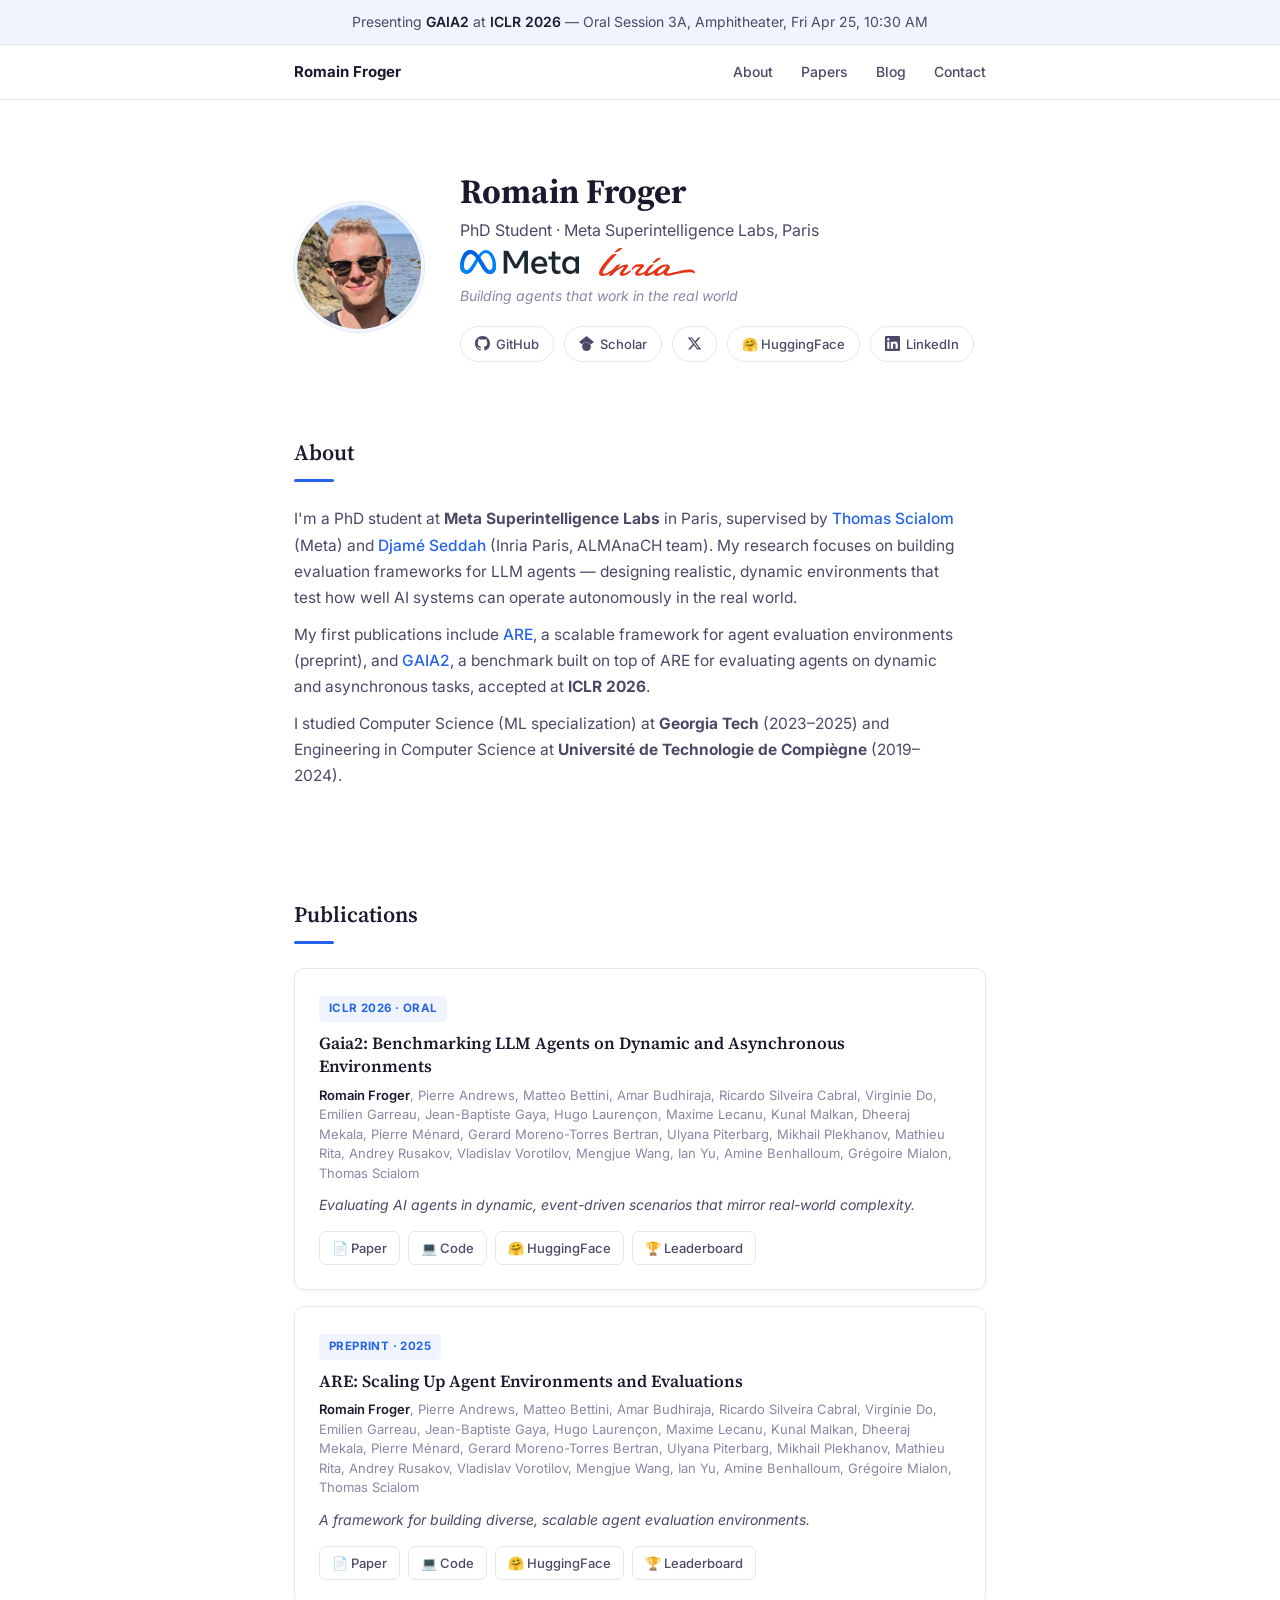
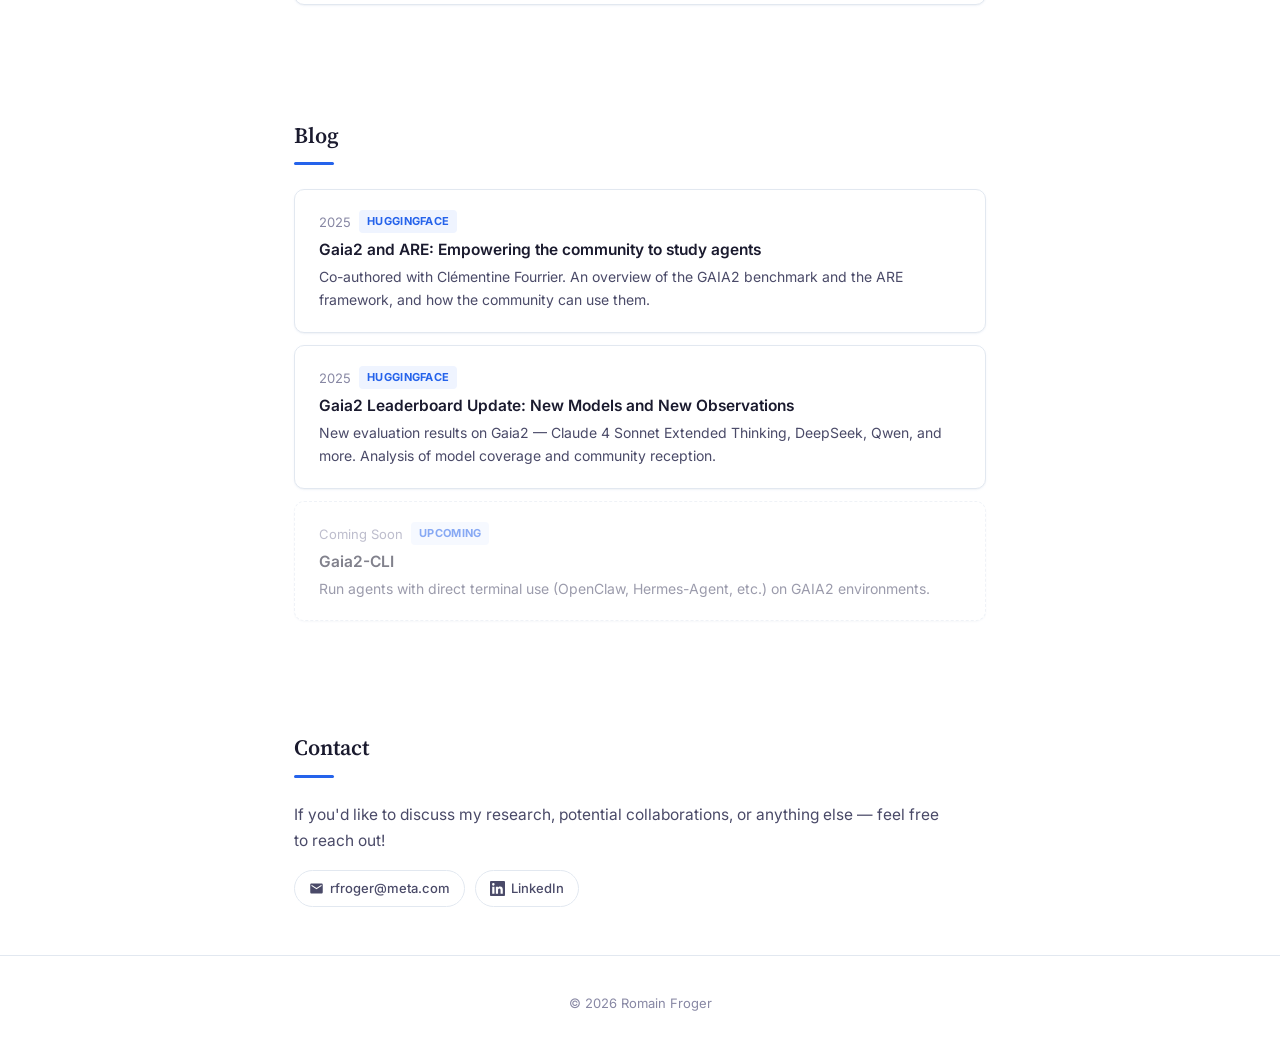
==== index.html @ c43293e1 "Initial personal webpage for GitHub Pages Academic page with publications (GAIA2, ARE), blog posts, " ====
<!DOCTYPE html>
<html lang="en">
<head>
    <meta charset="UTF-8">
    <meta name="viewport" content="width=device-width, initial-scale=1.0">
    <title>Romain Froger — PhD Student at Meta Superintelligence Labs</title>
    <meta name="description" content="Romain Froger — PhD Student at Meta Superintelligence Labs. Building agents that work in the real world. First author of ARE and GAIA2 (ICLR 2026).">
    <meta property="og:title" content="Romain Froger — PhD Student at Meta Superintelligence Labs">
    <meta property="og:description" content="Building agents that work in the real world. First author of ARE and GAIA2 (ICLR 2026).">
    <meta property="og:type" content="website">
    <meta property="og:url" content="https://romainfrog.github.io">
    <meta property="og:image" content="https://romainfrog.github.io/photo.jpg">
    <link rel="icon" href="data:image/svg+xml,<svg xmlns='http://www.w3.org/2000/svg' viewBox='0 0 100 100'><text y='.9em' font-size='90'>🎓</text></svg>">
    <link rel="preconnect" href="https://fonts.googleapis.com">
    <link rel="preconnect" href="https://fonts.gstatic.com" crossorigin>
    <link href="https://fonts.googleapis.com/css2?family=Inter:wght@400;500;600;700&family=Source+Serif+4:ital,wght@0,500;0,600;0,700;1,400&display=swap" rel="stylesheet">
    <style>
        :root {
            --bg: #ffffff;
            --bg-alt: #f7f9fc;
            --bg-card: #ffffff;
            --text: #1a1a2e;
            --text-secondary: #4a4a68;
            --text-tertiary: #8888a4;
            --accent: #2563eb;
            --accent-light: #eff4ff;
            --accent-hover: #1d4ed8;
            --border: #e2e8f0;
            --shadow: 0 1px 3px rgba(37,99,235,0.04), 0 1px 2px rgba(0,0,0,0.04);
            --shadow-hover: 0 4px 16px rgba(37,99,235,0.10), 0 2px 4px rgba(0,0,0,0.04);
            --radius: 10px;
            --max-width: 740px;
        }

        * { margin: 0; padding: 0; box-sizing: border-box; }
        html { scroll-behavior: smooth; }

        body {
            font-family: 'Inter', -apple-system, BlinkMacSystemFont, sans-serif;
            background: var(--bg);
            color: var(--text);
            line-height: 1.7;
        }

        .container {
            max-width: var(--max-width);
            margin: 0 auto;
            padding: 0 24px;
        }

        section {
            padding: 48px 0;
            opacity: 0;
            transform: translateY(12px);
            animation: fadeUp 0.5s ease forwards;
        }
        section:nth-child(2) { animation-delay: 0.1s; }
        section:nth-child(3) { animation-delay: 0.15s; }
        section:nth-child(4) { animation-delay: 0.2s; }
        section:nth-child(5) { animation-delay: 0.25s; }

        @keyframes fadeUp {
            to { opacity: 1; transform: translateY(0); }
        }

        /* ── Nav ── */
        nav {
            position: sticky;
            top: 0;
            background: rgba(255,255,255,0.92);
            border-bottom: 1px solid var(--border);
            z-index: 100;
            backdrop-filter: blur(12px);
            -webkit-backdrop-filter: blur(12px);
        }

        nav .container {
            display: flex;
            justify-content: space-between;
            align-items: center;
            height: 54px;
        }

        nav .nav-name {
            font-weight: 700;
            font-size: 15px;
            color: var(--text);
            text-decoration: none;
        }

        nav .nav-links {
            display: flex;
            gap: 28px;
            align-items: center;
        }

        nav .nav-links a {
            font-size: 14px;
            font-weight: 500;
            color: var(--text-secondary);
            text-decoration: none;
            transition: color 0.2s;
        }

        nav .nav-links a:hover { color: var(--accent); }

        /* ── Hero ── */
        .hero {
            padding: 72px 0 24px;
            display: flex;
            gap: 36px;
            align-items: center;
        }

        .hero-photo {
            width: 130px;
            height: 130px;
            border-radius: 50%;
            flex-shrink: 0;
            overflow: hidden;
            border: 3px solid var(--accent-light);
            box-shadow: 0 0 0 1px var(--border);
        }

        .hero-photo img {
            width: 100%;
            height: 100%;
            object-fit: cover;
        }

        .hero-info h1 {
            font-family: 'Source Serif 4', Georgia, serif;
            font-size: 34px;
            font-weight: 700;
            line-height: 1.15;
            margin-bottom: 6px;
            color: var(--text);
        }

        .hero-info .subtitle {
            font-size: 16px;
            color: var(--text-secondary);
            margin-bottom: 4px;
        }

        .hero-logos {
            display: flex;
            align-items: center;
            gap: 20px;
            margin-bottom: 8px;
        }

        .hero-logos img {
            height: 24px;
            width: auto;
        }

        .hero-logos img[alt="Inria"] {
            height: 28px;
        }

        .hero-info .tagline {
            font-size: 14px;
            color: var(--text-tertiary);
            font-style: italic;
            margin-bottom: 18px;
        }

        .social-links {
            display: flex;
            gap: 10px;
            flex-wrap: wrap;
        }

        .social-links a {
            display: inline-flex;
            align-items: center;
            gap: 6px;
            padding: 6px 14px;
            border: 1px solid var(--border);
            border-radius: 20px;
            font-size: 13px;
            font-weight: 500;
            color: var(--text-secondary);
            text-decoration: none;
            transition: all 0.2s;
        }

        .social-links a:hover {
            border-color: var(--accent);
            color: var(--accent);
            background: var(--accent-light);
        }

        .social-links a svg {
            width: 15px;
            height: 15px;
            fill: currentColor;
        }

        /* ── Section Headings ── */
        .section-title {
            font-family: 'Source Serif 4', Georgia, serif;
            font-size: 22px;
            font-weight: 600;
            margin-bottom: 24px;
            color: var(--text);
        }

        .section-title::after {
            content: '';
            display: block;
            width: 40px;
            height: 3px;
            background: var(--accent);
            border-radius: 2px;
            margin-top: 8px;
        }

        /* ── About ── */
        .about-text {
            font-size: 15.5px;
            color: var(--text-secondary);
            max-width: 660px;
            margin-bottom: 10px;
        }

        .about-text a {
            color: var(--accent);
            text-decoration: none;
            font-weight: 500;
            transition: opacity 0.2s;
        }

        .about-text a:hover { opacity: 0.8; }

        /* ── Publication Cards ── */
        .pub-card {
            background: var(--bg-card);
            border: 1px solid var(--border);
            border-radius: var(--radius);
            padding: 24px;
            margin-bottom: 16px;
            box-shadow: var(--shadow);
            transition: box-shadow 0.2s, transform 0.15s;
        }

        .pub-card:hover {
            box-shadow: var(--shadow-hover);
            transform: translateY(-1px);
        }

        .pub-card .pub-venue {
            display: inline-block;
            background: var(--accent-light);
            color: var(--accent);
            font-size: 11.5px;
            font-weight: 700;
            padding: 3px 10px;
            border-radius: 5px;
            margin-bottom: 10px;
            letter-spacing: 0.4px;
            text-transform: uppercase;
        }

        .pub-card h3 {
            font-family: 'Source Serif 4', Georgia, serif;
            font-size: 17px;
            font-weight: 600;
            margin-bottom: 8px;
            line-height: 1.35;
        }

        .pub-card .pub-authors {
            font-size: 13px;
            color: var(--text-tertiary);
            margin-bottom: 10px;
            line-height: 1.5;
        }

        .pub-card .pub-authors strong {
            color: var(--text);
            font-weight: 600;
        }

        .pub-card .pub-desc {
            font-size: 14px;
            color: var(--text-secondary);
            margin-bottom: 14px;
            font-style: italic;
        }

        .pub-links {
            display: flex;
            gap: 8px;
            flex-wrap: wrap;
        }

        .pub-links a {
            display: inline-flex;
            align-items: center;
            gap: 4px;
            padding: 5px 12px;
            border: 1px solid var(--border);
            border-radius: 7px;
            font-size: 13px;
            font-weight: 500;
            color: var(--text-secondary);
            text-decoration: none;
            transition: all 0.2s;
        }

        .pub-links a:hover {
            border-color: var(--accent);
            color: var(--accent);
            background: var(--accent-light);
        }

        /* ── Blog Cards ── */
        .blog-card {
            background: var(--bg-card);
            border: 1px solid var(--border);
            border-radius: var(--radius);
            padding: 20px 24px;
            margin-bottom: 12px;
            box-shadow: var(--shadow);
            transition: box-shadow 0.2s, transform 0.15s;
            text-decoration: none;
            display: block;
            color: inherit;
        }

        .blog-card:hover {
            box-shadow: var(--shadow-hover);
            transform: translateY(-1px);
        }

        .blog-card .blog-meta {
            font-size: 13px;
            color: var(--text-tertiary);
            margin-bottom: 6px;
            display: flex;
            align-items: center;
            gap: 8px;
        }

        .blog-card .blog-meta .tag {
            background: var(--accent-light);
            color: var(--accent);
            font-size: 11px;
            font-weight: 700;
            padding: 2px 8px;
            border-radius: 4px;
            text-transform: uppercase;
            letter-spacing: 0.3px;
        }

        .blog-card h3 {
            font-size: 15.5px;
            font-weight: 600;
            margin-bottom: 4px;
            line-height: 1.4;
        }

        .blog-card .blog-desc {
            font-size: 14px;
            color: var(--text-secondary);
        }

        .blog-card.upcoming {
            opacity: 0.55;
            border-style: dashed;
        }

        /* ── Footer ── */
        footer {
            padding: 36px 0;
            text-align: center;
            font-size: 13px;
            color: var(--text-tertiary);
            border-top: 1px solid var(--border);
        }

        /* ── Responsive ── */
        @media (max-width: 600px) {
            .hero {
                flex-direction: column;
                text-align: center;
                gap: 20px;
                padding-top: 48px;
            }
            .hero-photo { width: 110px; height: 110px; }
            .hero-info h1 { font-size: 28px; }
            .social-links { justify-content: center; }
            .section-title { font-size: 20px; }
            nav .nav-links { gap: 18px; }
            nav .nav-links a { font-size: 13px; }
            .pub-card { padding: 18px; }
        }
        /* ── Dark Mode ── */
        @media (prefers-color-scheme: dark) {
            :root {
                --bg: #0f1117;
                --bg-alt: #161822;
                --bg-card: #1a1c28;
                --text: #e4e4ed;
                --text-secondary: #a0a0b8;
                --text-tertiary: #6b6b85;
                --accent: #6b8afd;
                --accent-light: rgba(107,138,253,0.12);
                --accent-hover: #8ba4fd;
                --border: #2a2c3a;
                --shadow: 0 1px 3px rgba(0,0,0,0.2), 0 1px 2px rgba(0,0,0,0.15);
                --shadow-hover: 0 4px 16px rgba(0,0,0,0.3), 0 2px 4px rgba(0,0,0,0.2);
            }

            nav {
                background: rgba(15,17,23,0.92);
            }

            .hero-photo {
                border-color: var(--accent-light);
                box-shadow: 0 0 0 1px var(--border);
            }

            .hero-logos img {
                filter: brightness(0) invert(1);
            }

            .banner {
                background: rgba(107,138,253,0.12);
                border-bottom-color: var(--border);
            }
        }

        /* ── Announcement Banner ── */
        .banner {
            background: var(--accent-light);
            border-bottom: 1px solid var(--border);
            padding: 10px 0;
            text-align: center;
            font-size: 14px;
            color: var(--text-secondary);
        }

        .banner strong {
            color: var(--text);
            font-weight: 600;
        }

        .banner a {
            color: var(--accent);
            font-weight: 600;
            text-decoration: none;
        }

        .banner a:hover {
            text-decoration: underline;
        }
    </style>
</head>
<body>
    <div class="banner">
        Presenting <strong>GAIA2</strong> at <strong>ICLR 2026</strong> — Oral Session 3A, Amphitheater, Fri Apr 25, 10:30 AM
    </div>

    <nav>
        <div class="container">
            <a href="#" class="nav-name">Romain Froger</a>
            <div class="nav-links">
                <a href="#about">About</a>
                <a href="#publications">Papers</a>
                <a href="#blog">Blog</a>
                <a href="#contact">Contact</a>
            </div>
        </div>
    </nav>

    <div class="container">
        <!-- Hero -->
        <section class="hero">
            <div class="hero-photo">
                <img src="photo.jpg" alt="Romain Froger">
            </div>
            <div class="hero-info">
                <h1>Romain Froger</h1>
                <div class="subtitle">PhD Student · Meta Superintelligence Labs, Paris</div>
                <div class="hero-logos">
                    <img src="meta-logo.svg" alt="Meta">
                    <img src="inria-logo.svg" alt="Inria">
                </div>
                <div class="tagline">Building agents that work in the real world</div>
                <div class="social-links">
                    <a href="https://github.com/RomainFrog" target="_blank" rel="noopener">
                        <svg viewBox="0 0 24 24"><path d="M12 0C5.37 0 0 5.37 0 12c0 5.31 3.435 9.795 8.205 11.385.6.105.825-.255.825-.57 0-.285-.015-1.23-.015-2.235-3.015.555-3.795-.735-4.035-1.41-.135-.345-.72-1.41-1.23-1.695-.42-.225-1.02-.78-.015-.795.945-.015 1.62.87 1.845 1.23 1.08 1.815 2.805 1.305 3.495.99.105-.78.42-1.305.765-1.605-2.67-.3-5.46-1.335-5.46-5.925 0-1.305.465-2.385 1.23-3.225-.12-.3-.54-1.53.12-3.18 0 0 1.005-.315 3.3 1.23.96-.27 1.98-.405 3-.405s2.04.135 3 .405c2.295-1.56 3.3-1.23 3.3-1.23.66 1.65.24 2.88.12 3.18.765.84 1.23 1.905 1.23 3.225 0 4.605-2.805 5.625-5.475 5.925.435.375.81 1.095.81 2.22 0 1.605-.015 2.895-.015 3.3 0 .315.225.69.825.57A12.02 12.02 0 0024 12c0-6.63-5.37-12-12-12z"/></svg>
                        GitHub
                    </a>
                    <a href="https://scholar.google.com/citations?user=OsGuR6YAAAAJ&hl=fr" target="_blank" rel="noopener">
                        <svg viewBox="0 0 24 24"><path d="M5.242 13.769L0 9.5 12 0l12 9.5-5.242 4.269C17.548 11.249 14.978 9.5 12 9.5c-2.977 0-5.548 1.748-6.758 4.269zM12 10a7 7 0 107 7 7 7 0 00-7-7z"/></svg>
                        Scholar
                    </a>
                    <a href="https://x.com/froger_romain" target="_blank" rel="noopener">
                        <svg viewBox="0 0 24 24"><path d="M18.244 2.25h3.308l-7.227 8.26 8.502 11.24H16.17l-5.214-6.817L4.99 21.75H1.68l7.73-8.835L1.254 2.25H8.08l4.713 6.231zm-1.161 17.52h1.833L7.084 4.126H5.117z"/></svg>
                    </a>
                    <a href="https://huggingface.co/RomainFroger" target="_blank" rel="noopener">🤗 HuggingFace</a>
                    <a href="https://www.linkedin.com/in/romain-ml/" target="_blank" rel="noopener">
                        <svg viewBox="0 0 24 24"><path d="M20.447 20.452h-3.554v-5.569c0-1.328-.027-3.037-1.852-3.037-1.853 0-2.136 1.445-2.136 2.939v5.667H9.351V9h3.414v1.561h.046c.477-.9 1.637-1.85 3.37-1.85 3.601 0 4.267 2.37 4.267 5.455v6.286zM5.337 7.433a2.062 2.062 0 01-2.063-2.065 2.064 2.064 0 112.063 2.065zm1.782 13.019H3.555V9h3.564v11.452zM22.225 0H1.771C.792 0 0 .774 0 1.729v20.542C0 23.227.792 24 1.771 24h20.451C23.2 24 24 23.227 24 22.271V1.729C24 .774 23.2 0 22.222 0h.003z"/></svg>
                        LinkedIn
                    </a>
                </div>
            </div>
        </section>

        <!-- About -->
        <section id="about">
            <h2 class="section-title">About</h2>
            <p class="about-text">
                I'm a PhD student at <strong>Meta Superintelligence Labs</strong> in Paris, supervised by 
                <a href="https://scholar.google.com/citations?user=qou4P-kAAAAJ&hl=fr" target="_blank">Thomas Scialom</a> (Meta) and 
                <a href="https://scholar.google.com/citations?user=P7EtARsAAAAJ&hl=fr&oi=ao" target="_blank">Djamé Seddah</a> (Inria Paris, ALMAnaCH team). 
                My research focuses on building evaluation frameworks for LLM agents — designing realistic, dynamic environments 
                that test how well AI systems can operate autonomously in the real world.
            </p>
            <p class="about-text">
                My first publications include <a href="#publications">ARE</a>, a scalable framework for agent evaluation environments (preprint),
                and <a href="#publications">GAIA2</a>, a benchmark built on top of ARE for evaluating agents on dynamic and asynchronous tasks,
                accepted at <strong>ICLR 2026</strong>.
            </p>
            <p class="about-text">
                I studied Computer Science (ML specialization) at <strong>Georgia Tech</strong> (2023–2025)
                and Engineering in Computer Science at <strong>Université de Technologie de Compiègne</strong> (2019–2024).
            </p>
        </section>

        <!-- Publications -->
        <section id="publications">
            <h2 class="section-title">Publications</h2>

            <div class="pub-card">
                <span class="pub-venue">ICLR 2026 · Oral</span>
                <h3>Gaia2: Benchmarking LLM Agents on Dynamic and Asynchronous Environments</h3>
                <p class="pub-authors"><strong>Romain Froger</strong>, Pierre Andrews, Matteo Bettini, Amar Budhiraja, Ricardo Silveira Cabral, Virginie Do, Emilien Garreau, Jean-Baptiste Gaya, Hugo Laurençon, Maxime Lecanu, Kunal Malkan, Dheeraj Mekala, Pierre Ménard, Gerard Moreno-Torres Bertran, Ulyana Piterbarg, Mikhail Plekhanov, Mathieu Rita, Andrey Rusakov, Vladislav Vorotilov, Mengjue Wang, Ian Yu, Amine Benhalloum, Grégoire Mialon, Thomas Scialom</p>
                <p class="pub-desc">Evaluating AI agents in dynamic, event-driven scenarios that mirror real-world complexity.</p>
                <div class="pub-links">
                    <a href="https://arxiv.org/abs/2602.11964" target="_blank" rel="noopener">📄 Paper</a>
                    <a href="https://github.com/facebookresearch/meta-agents-research-environments" target="_blank" rel="noopener">💻 Code</a>
                    <a href="https://huggingface.co/papers/2602.11964" target="_blank" rel="noopener">🤗 HuggingFace</a>
                    <a href="https://huggingface.co/spaces/meta-agents-research-environments/leaderboard" target="_blank" rel="noopener">🏆 Leaderboard</a>
                </div>
            </div>

            <div class="pub-card">
                <span class="pub-venue">Preprint · 2025</span>
                <h3>ARE: Scaling Up Agent Environments and Evaluations</h3>
                <p class="pub-authors"><strong>Romain Froger</strong>, Pierre Andrews, Matteo Bettini, Amar Budhiraja, Ricardo Silveira Cabral, Virginie Do, Emilien Garreau, Jean-Baptiste Gaya, Hugo Laurençon, Maxime Lecanu, Kunal Malkan, Dheeraj Mekala, Pierre Ménard, Gerard Moreno-Torres Bertran, Ulyana Piterbarg, Mikhail Plekhanov, Mathieu Rita, Andrey Rusakov, Vladislav Vorotilov, Mengjue Wang, Ian Yu, Amine Benhalloum, Grégoire Mialon, Thomas Scialom</p>
                <p class="pub-desc">A framework for building diverse, scalable agent evaluation environments.</p>
                <div class="pub-links">
                    <a href="https://arxiv.org/abs/2509.17158" target="_blank" rel="noopener">📄 Paper</a>
                    <a href="https://github.com/facebookresearch/meta-agents-research-environments" target="_blank" rel="noopener">💻 Code</a>
                    <a href="https://huggingface.co/papers/2509.17158" target="_blank" rel="noopener">🤗 HuggingFace</a>
                    <a href="https://huggingface.co/spaces/meta-agents-research-environments/leaderboard" target="_blank" rel="noopener">🏆 Leaderboard</a>
                </div>
            </div>
        </section>

        <!-- Blog -->
        <section id="blog">
            <h2 class="section-title">Blog</h2>

            <a href="https://huggingface.co/blog/gaia2" target="_blank" rel="noopener" class="blog-card">
                <div class="blog-meta">
                    <span>2025</span>
                    <span class="tag">HuggingFace</span>
                </div>
                <h3>Gaia2 and ARE: Empowering the community to study agents</h3>
                <p class="blog-desc">Co-authored with Clémentine Fourrier. An overview of the GAIA2 benchmark and the ARE framework, and how the community can use them.</p>
            </a>

            <a href="https://huggingface.co/blog/meta-agents-research-environments/gaia2-new-models-evaluation" target="_blank" rel="noopener" class="blog-card">
                <div class="blog-meta">
                    <span>2025</span>
                    <span class="tag">HuggingFace</span>
                </div>
                <h3>Gaia2 Leaderboard Update: New Models and New Observations</h3>
                <p class="blog-desc">New evaluation results on Gaia2 — Claude 4 Sonnet Extended Thinking, DeepSeek, Qwen, and more. Analysis of model coverage and community reception.</p>
            </a>

            <div class="blog-card upcoming">
                <div class="blog-meta">
                    <span>Coming Soon</span>
                    <span class="tag">Upcoming</span>
                </div>
                <h3>Gaia2-CLI</h3>
                <p class="blog-desc">Run agents with direct terminal use (OpenClaw, Hermes-Agent, etc.) on GAIA2 environments.</p>
            </div>
        </section>

        <!-- Contact -->
        <section id="contact">
            <h2 class="section-title">Contact</h2>
            <p class="about-text">
                If you'd like to discuss my research, potential collaborations, or anything else — feel free to reach out!
            </p>
            <div class="social-links" style="margin-top: 16px;">
                <a href="mailto:rfroger@meta.com">
                    <svg viewBox="0 0 24 24"><path d="M20 4H4c-1.1 0-2 .9-2 2v12c0 1.1.9 2 2 2h16c1.1 0 2-.9 2-2V6c0-1.1-.9-2-2-2zm0 4l-8 5-8-5V6l8 5 8-5v2z"/></svg>
                    rfroger@meta.com
                </a>
                <a href="https://www.linkedin.com/in/romain-ml/" target="_blank" rel="noopener">
                    <svg viewBox="0 0 24 24"><path d="M20.447 20.452h-3.554v-5.569c0-1.328-.027-3.037-1.852-3.037-1.853 0-2.136 1.445-2.136 2.939v5.667H9.351V9h3.414v1.561h.046c.477-.9 1.637-1.85 3.37-1.85 3.601 0 4.267 2.37 4.267 5.455v6.286zM5.337 7.433a2.062 2.062 0 01-2.063-2.065 2.064 2.064 0 112.063 2.065zm1.782 13.019H3.555V9h3.564v11.452zM22.225 0H1.771C.792 0 0 .774 0 1.729v20.542C0 23.227.792 24 1.771 24h20.451C23.2 24 24 23.227 24 22.271V1.729C24 .774 23.2 0 22.222 0h.003z"/></svg>
                    LinkedIn
                </a>
            </div>
        </section>
    </div>

    <footer>
        <div class="container">
            © 2026 Romain Froger
        </div>
    </footer>
</body>
</html>
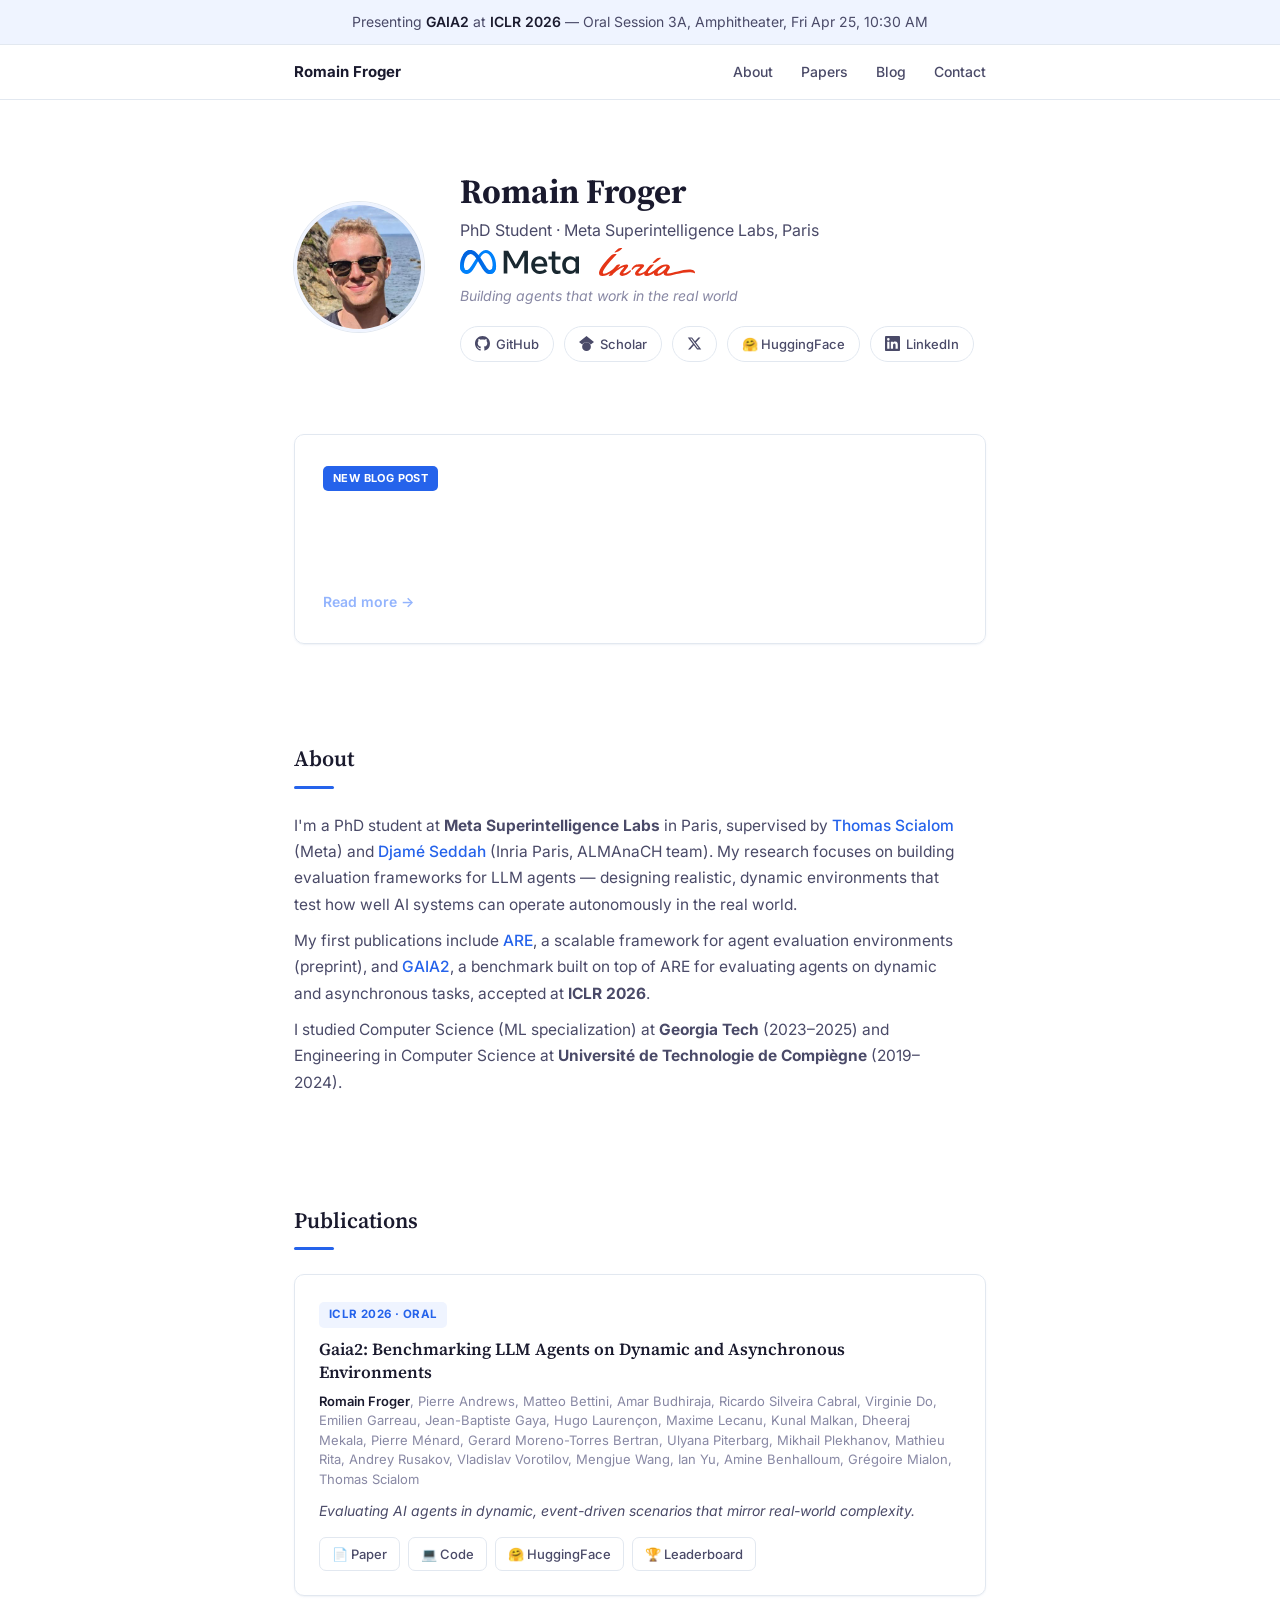
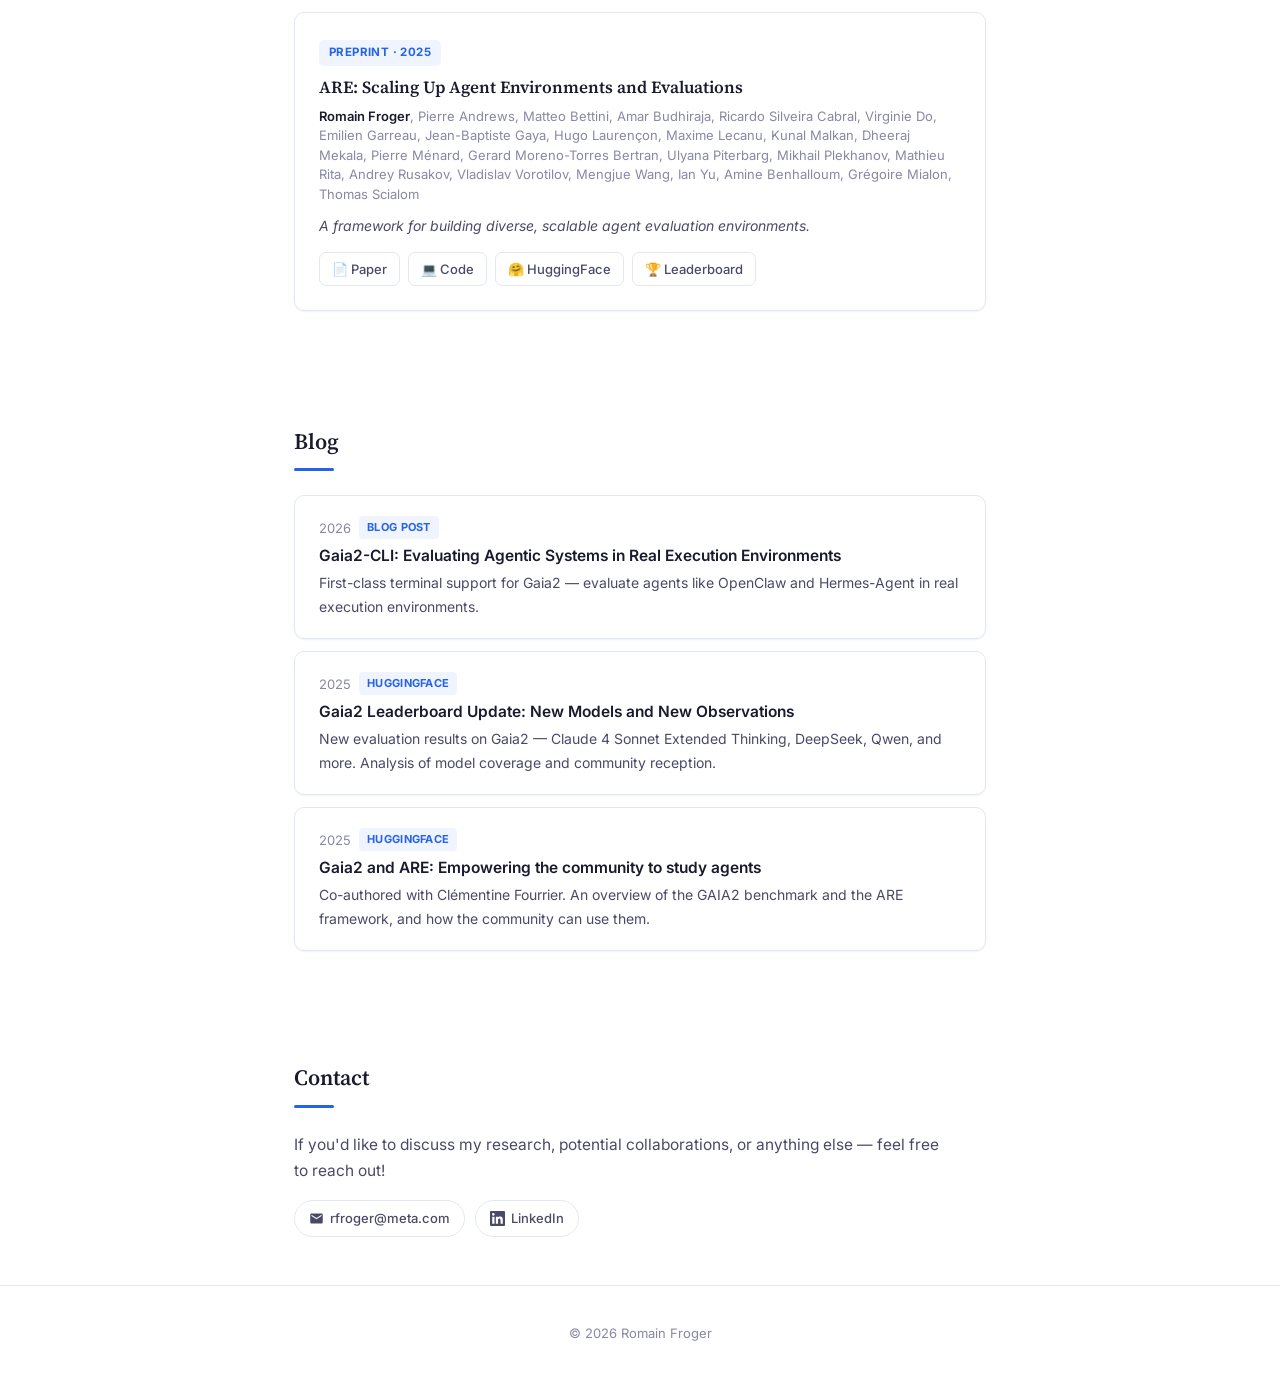
==== commit 15a1beeb: "Add Gaia2-CLI blog post and update landing page - Full blog post at blog/gaia2-cli/ with technical a" ====
--- a/index.html
+++ b/index.html
@@ -217,6 +217,71 @@
             margin-top: 8px;
         }
 
+        /* ── Featured Post ── */
+        .featured-post {
+            display: block;
+            position: relative;
+            border: 1px solid var(--border);
+            border-radius: var(--radius);
+            overflow: hidden;
+            text-decoration: none;
+            color: inherit;
+            transition: box-shadow 0.2s, transform 0.15s;
+            box-shadow: var(--shadow);
+        }
+
+        .featured-post:hover {
+            box-shadow: var(--shadow-hover);
+            transform: translateY(-1px);
+        }
+
+        .featured-post-bg {
+            position: absolute;
+            inset: 0;
+            background: url('blog/gaia2-cli/announcement_banner.png') center/cover no-repeat;
+            filter: blur(3px) brightness(0.35);
+            transform: scale(1.1);
+        }
+
+        .featured-post-content {
+            position: relative;
+            z-index: 1;
+            padding: 28px 28px;
+        }
+
+        .featured-badge {
+            display: inline-block;
+            background: var(--accent);
+            color: #fff;
+            font-size: 11px;
+            font-weight: 700;
+            padding: 3px 10px;
+            border-radius: 5px;
+            text-transform: uppercase;
+            letter-spacing: 0.4px;
+            margin-bottom: 12px;
+        }
+
+        .featured-post h3 {
+            font-size: 15.5px;
+            font-weight: 600;
+            margin-bottom: 4px;
+            line-height: 1.4;
+            color: #ffffff;
+        }
+
+        .featured-post p {
+            font-size: 14px;
+            color: rgba(255,255,255,0.8);
+            margin-bottom: 12px;
+        }
+
+        .featured-link {
+            font-size: 14px;
+            font-weight: 600;
+            color: #93b4fd;
+        }
+
         /* ── About ── */
         .about-text {
             font-size: 15.5px;
@@ -426,6 +491,7 @@
             .hero-logos img {
                 filter: brightness(0) invert(1);
             }
+
 
             .banner {
                 background: rgba(107,138,253,0.12);
@@ -511,6 +577,19 @@
             </div>
         </section>
 
+        <!-- Featured Post -->
+        <section>
+            <a href="blog/gaia2-cli/index.html" class="featured-post">
+                <div class="featured-post-bg"></div>
+                <div class="featured-post-content">
+                    <span class="featured-badge">New Blog Post</span>
+                    <h3>Gaia2-CLI: Evaluating Agentic Systems in Real Execution Environments</h3>
+                    <p>First-class terminal support for Gaia2 — evaluate agents like OpenClaw and Hermes-Agent in real execution environments.</p>
+                    <span class="featured-link">Read more &rarr;</span>
+                </div>
+            </a>
+        </section>
+
         <!-- About -->
         <section id="about">
             <h2 class="section-title">About</h2>
@@ -567,6 +646,24 @@
         <section id="blog">
             <h2 class="section-title">Blog</h2>
 
+            <a href="blog/gaia2-cli/index.html" class="blog-card">
+                <div class="blog-meta">
+                    <span>2026</span>
+                    <span class="tag">Blog Post</span>
+                </div>
+                <h3>Gaia2-CLI: Evaluating Agentic Systems in Real Execution Environments</h3>
+                <p class="blog-desc">First-class terminal support for Gaia2 — evaluate agents like OpenClaw and Hermes-Agent in real execution environments.</p>
+            </a>
+
+            <a href="https://huggingface.co/blog/meta-agents-research-environments/gaia2-new-models-evaluation" target="_blank" rel="noopener" class="blog-card">
+                <div class="blog-meta">
+                    <span>2025</span>
+                    <span class="tag">HuggingFace</span>
+                </div>
+                <h3>Gaia2 Leaderboard Update: New Models and New Observations</h3>
+                <p class="blog-desc">New evaluation results on Gaia2 — Claude 4 Sonnet Extended Thinking, DeepSeek, Qwen, and more. Analysis of model coverage and community reception.</p>
+            </a>
+
             <a href="https://huggingface.co/blog/gaia2" target="_blank" rel="noopener" class="blog-card">
                 <div class="blog-meta">
                     <span>2025</span>
@@ -575,24 +672,6 @@
                 <h3>Gaia2 and ARE: Empowering the community to study agents</h3>
                 <p class="blog-desc">Co-authored with Clémentine Fourrier. An overview of the GAIA2 benchmark and the ARE framework, and how the community can use them.</p>
             </a>
-
-            <a href="https://huggingface.co/blog/meta-agents-research-environments/gaia2-new-models-evaluation" target="_blank" rel="noopener" class="blog-card">
-                <div class="blog-meta">
-                    <span>2025</span>
-                    <span class="tag">HuggingFace</span>
-                </div>
-                <h3>Gaia2 Leaderboard Update: New Models and New Observations</h3>
-                <p class="blog-desc">New evaluation results on Gaia2 — Claude 4 Sonnet Extended Thinking, DeepSeek, Qwen, and more. Analysis of model coverage and community reception.</p>
-            </a>
-
-            <div class="blog-card upcoming">
-                <div class="blog-meta">
-                    <span>Coming Soon</span>
-                    <span class="tag">Upcoming</span>
-                </div>
-                <h3>Gaia2-CLI</h3>
-                <p class="blog-desc">Run agents with direct terminal use (OpenClaw, Hermes-Agent, etc.) on GAIA2 environments.</p>
-            </div>
         </section>
 
         <!-- Contact -->
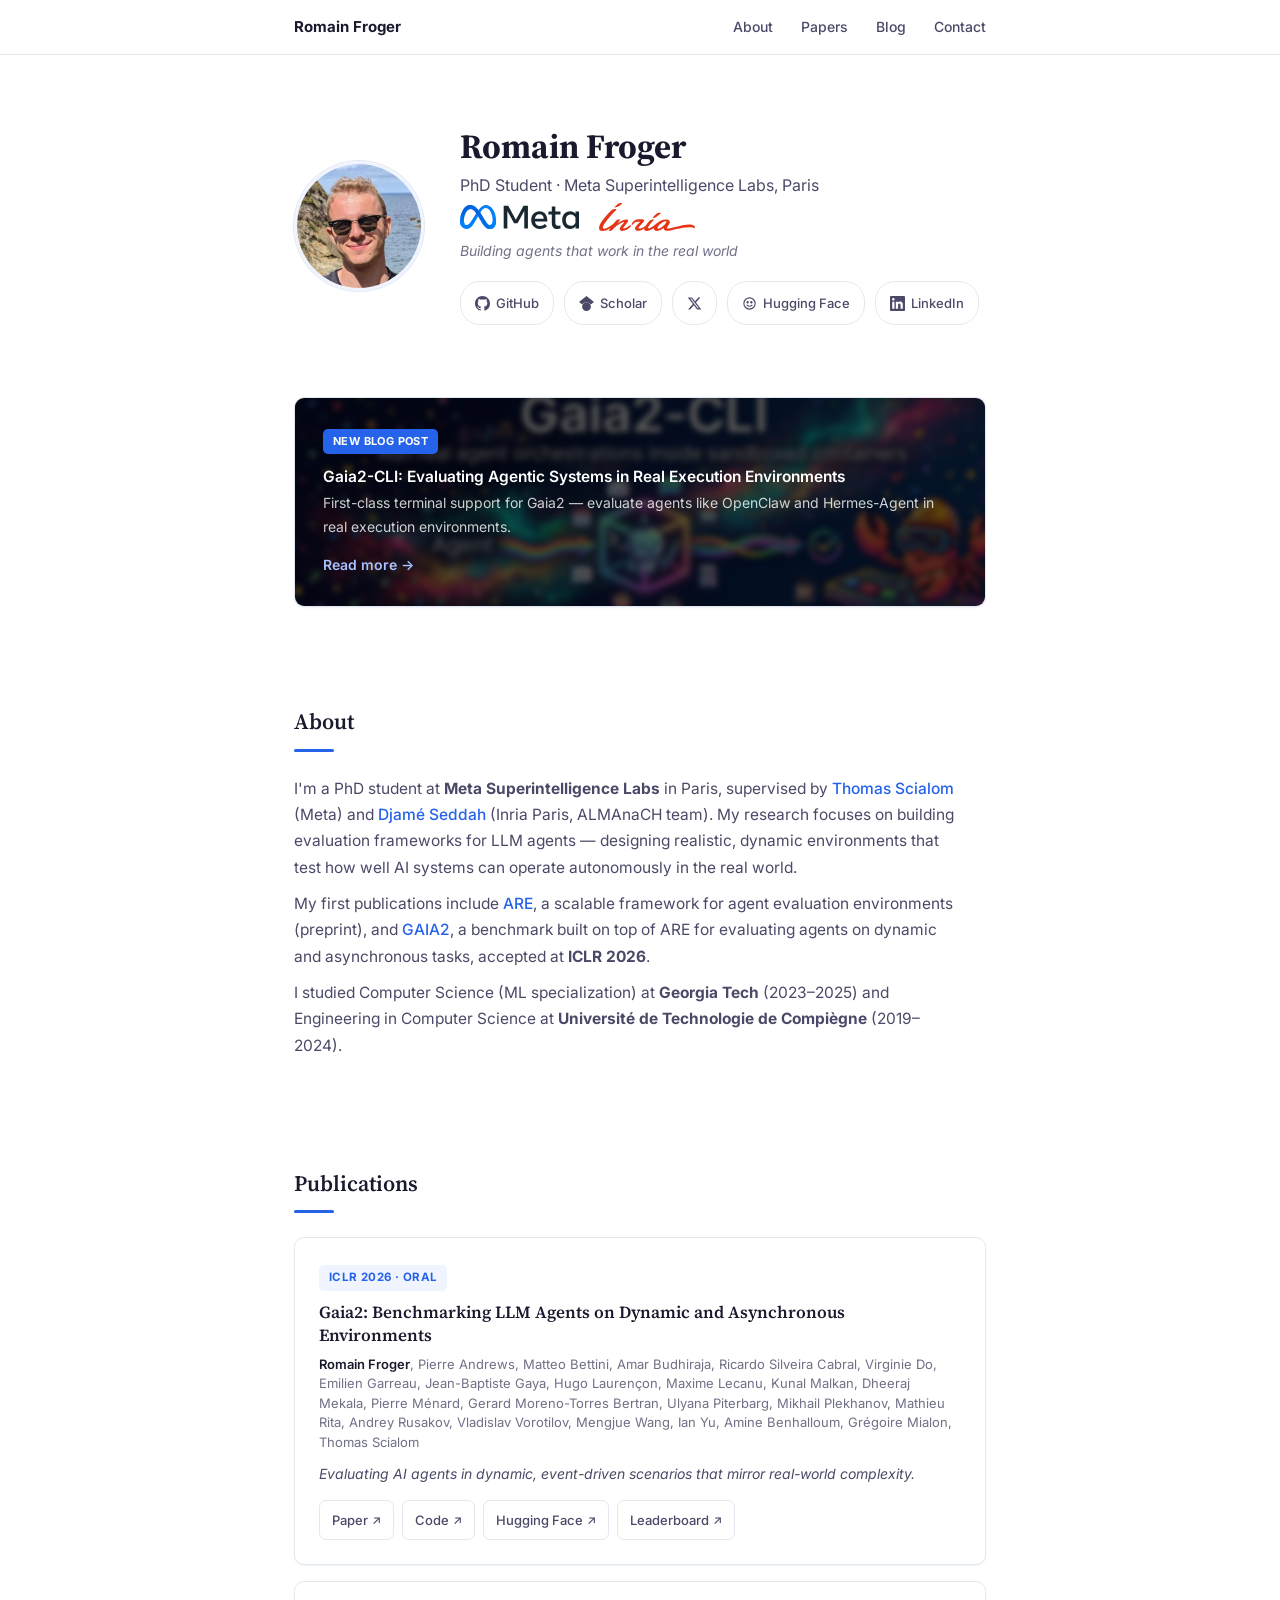
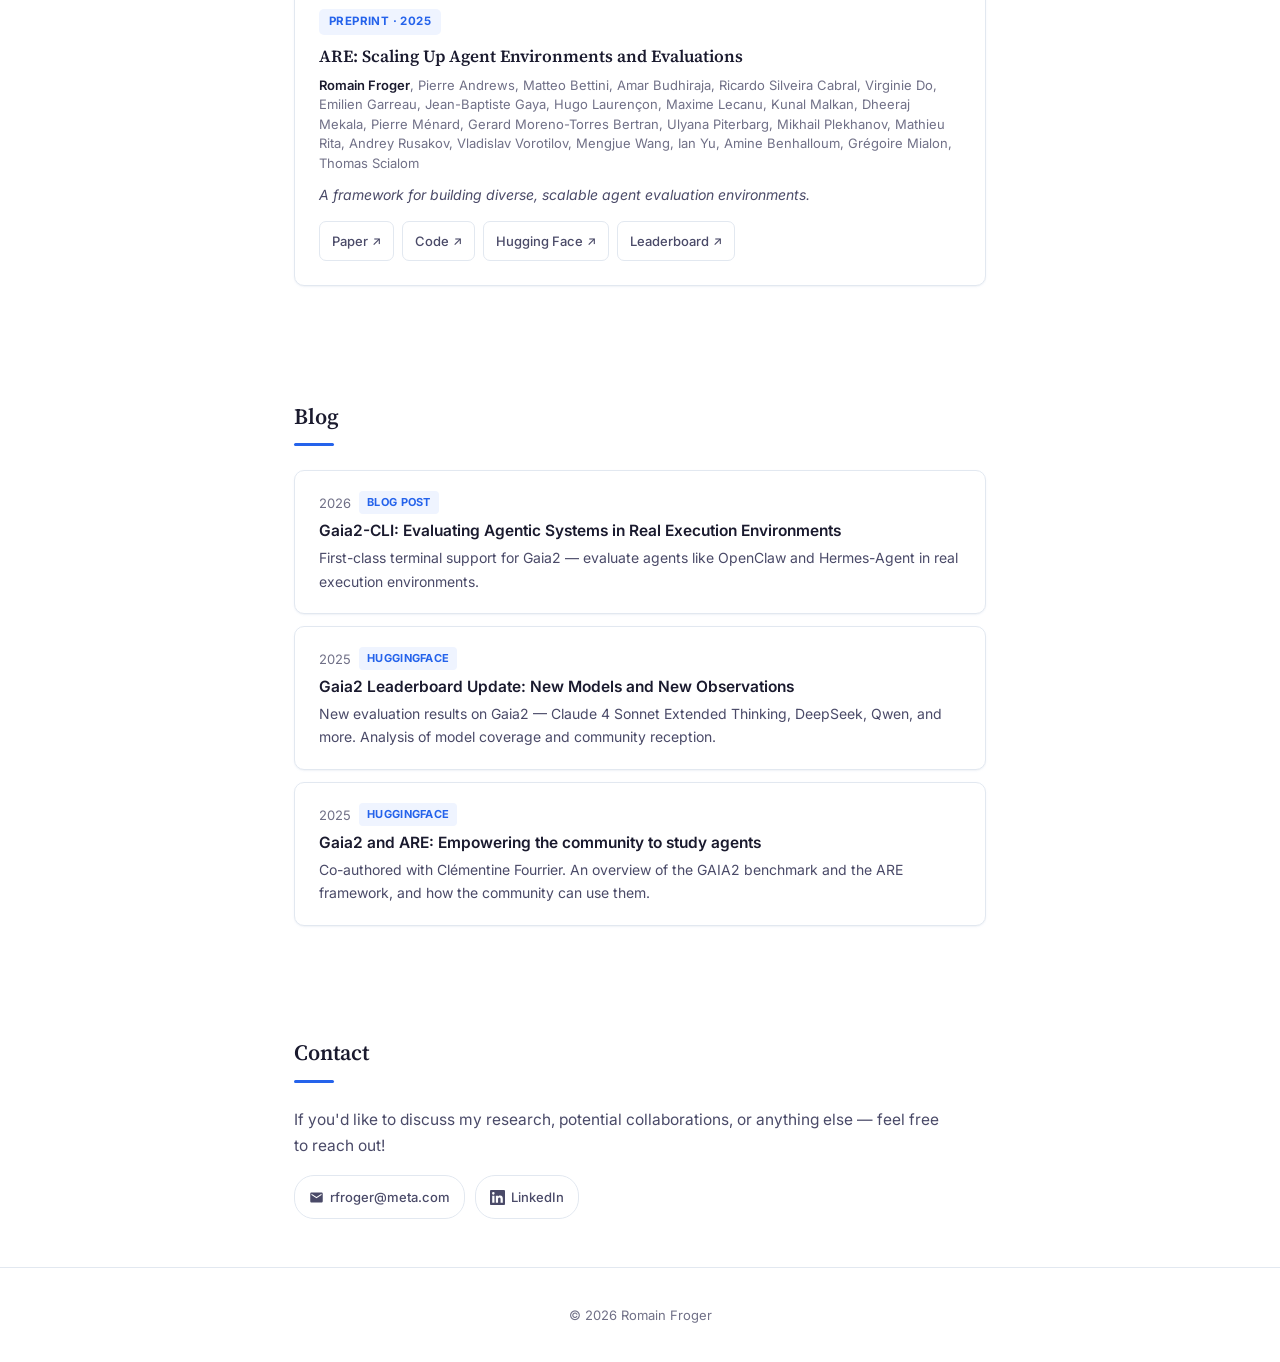
==== commit ceeba511: "refresh" ====
--- a/index.html
+++ b/index.html
@@ -5,532 +5,30 @@
     <meta name="viewport" content="width=device-width, initial-scale=1.0">
     <title>Romain Froger — PhD Student at Meta Superintelligence Labs</title>
     <meta name="description" content="Romain Froger — PhD Student at Meta Superintelligence Labs. Building agents that work in the real world. First author of ARE and GAIA2 (ICLR 2026).">
+    <link rel="canonical" href="https://romainfrog.github.io/">
     <meta property="og:title" content="Romain Froger — PhD Student at Meta Superintelligence Labs">
     <meta property="og:description" content="Building agents that work in the real world. First author of ARE and GAIA2 (ICLR 2026).">
     <meta property="og:type" content="website">
-    <meta property="og:url" content="https://romainfrog.github.io">
-    <meta property="og:image" content="https://romainfrog.github.io/photo.jpg">
+    <meta property="og:site_name" content="Romain Froger">
+    <meta property="og:url" content="https://romainfrog.github.io/">
+    <meta property="og:image" content="https://romainfrog.github.io/social-card.png">
+    <meta property="og:image:width" content="1200">
+    <meta property="og:image:height" content="630">
+    <meta property="og:image:alt" content="Romain Froger, PhD student working on agents and evaluation">
+    <meta name="twitter:card" content="summary_large_image">
+    <meta name="twitter:title" content="Romain Froger — PhD Student at Meta Superintelligence Labs">
+    <meta name="twitter:description" content="Building agents that work in the real world. First author of ARE and GAIA2 (ICLR 2026).">
+    <meta name="twitter:image" content="https://romainfrog.github.io/social-card.png">
+    <meta name="twitter:image:alt" content="Romain Froger, PhD student working on agents and evaluation">
     <link rel="icon" href="data:image/svg+xml,<svg xmlns='http://www.w3.org/2000/svg' viewBox='0 0 100 100'><text y='.9em' font-size='90'>🎓</text></svg>">
     <link rel="preconnect" href="https://fonts.googleapis.com">
     <link rel="preconnect" href="https://fonts.gstatic.com" crossorigin>
-    <link href="https://fonts.googleapis.com/css2?family=Inter:wght@400;500;600;700&family=Source+Serif+4:ital,wght@0,500;0,600;0,700;1,400&display=swap" rel="stylesheet">
-    <style>
-        :root {
-            --bg: #ffffff;
-            --bg-alt: #f7f9fc;
-            --bg-card: #ffffff;
-            --text: #1a1a2e;
-            --text-secondary: #4a4a68;
-            --text-tertiary: #8888a4;
-            --accent: #2563eb;
-            --accent-light: #eff4ff;
-            --accent-hover: #1d4ed8;
-            --border: #e2e8f0;
-            --shadow: 0 1px 3px rgba(37,99,235,0.04), 0 1px 2px rgba(0,0,0,0.04);
-            --shadow-hover: 0 4px 16px rgba(37,99,235,0.10), 0 2px 4px rgba(0,0,0,0.04);
-            --radius: 10px;
-            --max-width: 740px;
-        }
-
-        * { margin: 0; padding: 0; box-sizing: border-box; }
-        html { scroll-behavior: smooth; }
-
-        body {
-            font-family: 'Inter', -apple-system, BlinkMacSystemFont, sans-serif;
-            background: var(--bg);
-            color: var(--text);
-            line-height: 1.7;
-        }
-
-        .container {
-            max-width: var(--max-width);
-            margin: 0 auto;
-            padding: 0 24px;
-        }
-
-        section {
-            padding: 48px 0;
-            opacity: 0;
-            transform: translateY(12px);
-            animation: fadeUp 0.5s ease forwards;
-        }
-        section:nth-child(2) { animation-delay: 0.1s; }
-        section:nth-child(3) { animation-delay: 0.15s; }
-        section:nth-child(4) { animation-delay: 0.2s; }
-        section:nth-child(5) { animation-delay: 0.25s; }
-
-        @keyframes fadeUp {
-            to { opacity: 1; transform: translateY(0); }
-        }
-
-        /* ── Nav ── */
-        nav {
-            position: sticky;
-            top: 0;
-            background: rgba(255,255,255,0.92);
-            border-bottom: 1px solid var(--border);
-            z-index: 100;
-            backdrop-filter: blur(12px);
-            -webkit-backdrop-filter: blur(12px);
-        }
-
-        nav .container {
-            display: flex;
-            justify-content: space-between;
-            align-items: center;
-            height: 54px;
-        }
-
-        nav .nav-name {
-            font-weight: 700;
-            font-size: 15px;
-            color: var(--text);
-            text-decoration: none;
-        }
-
-        nav .nav-links {
-            display: flex;
-            gap: 28px;
-            align-items: center;
-        }
-
-        nav .nav-links a {
-            font-size: 14px;
-            font-weight: 500;
-            color: var(--text-secondary);
-            text-decoration: none;
-            transition: color 0.2s;
-        }
-
-        nav .nav-links a:hover { color: var(--accent); }
-
-        /* ── Hero ── */
-        .hero {
-            padding: 72px 0 24px;
-            display: flex;
-            gap: 36px;
-            align-items: center;
-        }
-
-        .hero-photo {
-            width: 130px;
-            height: 130px;
-            border-radius: 50%;
-            flex-shrink: 0;
-            overflow: hidden;
-            border: 3px solid var(--accent-light);
-            box-shadow: 0 0 0 1px var(--border);
-        }
-
-        .hero-photo img {
-            width: 100%;
-            height: 100%;
-            object-fit: cover;
-        }
-
-        .hero-info h1 {
-            font-family: 'Source Serif 4', Georgia, serif;
-            font-size: 34px;
-            font-weight: 700;
-            line-height: 1.15;
-            margin-bottom: 6px;
-            color: var(--text);
-        }
-
-        .hero-info .subtitle {
-            font-size: 16px;
-            color: var(--text-secondary);
-            margin-bottom: 4px;
-        }
-
-        .hero-logos {
-            display: flex;
-            align-items: center;
-            gap: 20px;
-            margin-bottom: 8px;
-        }
-
-        .hero-logos img {
-            height: 24px;
-            width: auto;
-        }
-
-        .hero-logos img[alt="Inria"] {
-            height: 28px;
-        }
-
-        .hero-info .tagline {
-            font-size: 14px;
-            color: var(--text-tertiary);
-            font-style: italic;
-            margin-bottom: 18px;
-        }
-
-        .social-links {
-            display: flex;
-            gap: 10px;
-            flex-wrap: wrap;
-        }
-
-        .social-links a {
-            display: inline-flex;
-            align-items: center;
-            gap: 6px;
-            padding: 6px 14px;
-            border: 1px solid var(--border);
-            border-radius: 20px;
-            font-size: 13px;
-            font-weight: 500;
-            color: var(--text-secondary);
-            text-decoration: none;
-            transition: all 0.2s;
-        }
-
-        .social-links a:hover {
-            border-color: var(--accent);
-            color: var(--accent);
-            background: var(--accent-light);
-        }
-
-        .social-links a svg {
-            width: 15px;
-            height: 15px;
-            fill: currentColor;
-        }
-
-        /* ── Section Headings ── */
-        .section-title {
-            font-family: 'Source Serif 4', Georgia, serif;
-            font-size: 22px;
-            font-weight: 600;
-            margin-bottom: 24px;
-            color: var(--text);
-        }
-
-        .section-title::after {
-            content: '';
-            display: block;
-            width: 40px;
-            height: 3px;
-            background: var(--accent);
-            border-radius: 2px;
-            margin-top: 8px;
-        }
-
-        /* ── Featured Post ── */
-        .featured-post {
-            display: block;
-            position: relative;
-            border: 1px solid var(--border);
-            border-radius: var(--radius);
-            overflow: hidden;
-            text-decoration: none;
-            color: inherit;
-            transition: box-shadow 0.2s, transform 0.15s;
-            box-shadow: var(--shadow);
-        }
-
-        .featured-post:hover {
-            box-shadow: var(--shadow-hover);
-            transform: translateY(-1px);
-        }
-
-        .featured-post-bg {
-            position: absolute;
-            inset: 0;
-            background: url('blog/gaia2-cli/announcement_banner.png') center/cover no-repeat;
-            filter: blur(3px) brightness(0.35);
-            transform: scale(1.1);
-        }
-
-        .featured-post-content {
-            position: relative;
-            z-index: 1;
-            padding: 28px 28px;
-        }
-
-        .featured-badge {
-            display: inline-block;
-            background: var(--accent);
-            color: #fff;
-            font-size: 11px;
-            font-weight: 700;
-            padding: 3px 10px;
-            border-radius: 5px;
-            text-transform: uppercase;
-            letter-spacing: 0.4px;
-            margin-bottom: 12px;
-        }
-
-        .featured-post h3 {
-            font-size: 15.5px;
-            font-weight: 600;
-            margin-bottom: 4px;
-            line-height: 1.4;
-            color: #ffffff;
-        }
-
-        .featured-post p {
-            font-size: 14px;
-            color: rgba(255,255,255,0.8);
-            margin-bottom: 12px;
-        }
-
-        .featured-link {
-            font-size: 14px;
-            font-weight: 600;
-            color: #93b4fd;
-        }
-
-        /* ── About ── */
-        .about-text {
-            font-size: 15.5px;
-            color: var(--text-secondary);
-            max-width: 660px;
-            margin-bottom: 10px;
-        }
-
-        .about-text a {
-            color: var(--accent);
-            text-decoration: none;
-            font-weight: 500;
-            transition: opacity 0.2s;
-        }
-
-        .about-text a:hover { opacity: 0.8; }
-
-        /* ── Publication Cards ── */
-        .pub-card {
-            background: var(--bg-card);
-            border: 1px solid var(--border);
-            border-radius: var(--radius);
-            padding: 24px;
-            margin-bottom: 16px;
-            box-shadow: var(--shadow);
-            transition: box-shadow 0.2s, transform 0.15s;
-        }
-
-        .pub-card:hover {
-            box-shadow: var(--shadow-hover);
-            transform: translateY(-1px);
-        }
-
-        .pub-card .pub-venue {
-            display: inline-block;
-            background: var(--accent-light);
-            color: var(--accent);
-            font-size: 11.5px;
-            font-weight: 700;
-            padding: 3px 10px;
-            border-radius: 5px;
-            margin-bottom: 10px;
-            letter-spacing: 0.4px;
-            text-transform: uppercase;
-        }
-
-        .pub-card h3 {
-            font-family: 'Source Serif 4', Georgia, serif;
-            font-size: 17px;
-            font-weight: 600;
-            margin-bottom: 8px;
-            line-height: 1.35;
-        }
-
-        .pub-card .pub-authors {
-            font-size: 13px;
-            color: var(--text-tertiary);
-            margin-bottom: 10px;
-            line-height: 1.5;
-        }
-
-        .pub-card .pub-authors strong {
-            color: var(--text);
-            font-weight: 600;
-        }
-
-        .pub-card .pub-desc {
-            font-size: 14px;
-            color: var(--text-secondary);
-            margin-bottom: 14px;
-            font-style: italic;
-        }
-
-        .pub-links {
-            display: flex;
-            gap: 8px;
-            flex-wrap: wrap;
-        }
-
-        .pub-links a {
-            display: inline-flex;
-            align-items: center;
-            gap: 4px;
-            padding: 5px 12px;
-            border: 1px solid var(--border);
-            border-radius: 7px;
-            font-size: 13px;
-            font-weight: 500;
-            color: var(--text-secondary);
-            text-decoration: none;
-            transition: all 0.2s;
-        }
-
-        .pub-links a:hover {
-            border-color: var(--accent);
-            color: var(--accent);
-            background: var(--accent-light);
-        }
-
-        /* ── Blog Cards ── */
-        .blog-card {
-            background: var(--bg-card);
-            border: 1px solid var(--border);
-            border-radius: var(--radius);
-            padding: 20px 24px;
-            margin-bottom: 12px;
-            box-shadow: var(--shadow);
-            transition: box-shadow 0.2s, transform 0.15s;
-            text-decoration: none;
-            display: block;
-            color: inherit;
-        }
-
-        .blog-card:hover {
-            box-shadow: var(--shadow-hover);
-            transform: translateY(-1px);
-        }
-
-        .blog-card .blog-meta {
-            font-size: 13px;
-            color: var(--text-tertiary);
-            margin-bottom: 6px;
-            display: flex;
-            align-items: center;
-            gap: 8px;
-        }
-
-        .blog-card .blog-meta .tag {
-            background: var(--accent-light);
-            color: var(--accent);
-            font-size: 11px;
-            font-weight: 700;
-            padding: 2px 8px;
-            border-radius: 4px;
-            text-transform: uppercase;
-            letter-spacing: 0.3px;
-        }
-
-        .blog-card h3 {
-            font-size: 15.5px;
-            font-weight: 600;
-            margin-bottom: 4px;
-            line-height: 1.4;
-        }
-
-        .blog-card .blog-desc {
-            font-size: 14px;
-            color: var(--text-secondary);
-        }
-
-        .blog-card.upcoming {
-            opacity: 0.55;
-            border-style: dashed;
-        }
-
-        /* ── Footer ── */
-        footer {
-            padding: 36px 0;
-            text-align: center;
-            font-size: 13px;
-            color: var(--text-tertiary);
-            border-top: 1px solid var(--border);
-        }
-
-        /* ── Responsive ── */
-        @media (max-width: 600px) {
-            .hero {
-                flex-direction: column;
-                text-align: center;
-                gap: 20px;
-                padding-top: 48px;
-            }
-            .hero-photo { width: 110px; height: 110px; }
-            .hero-info h1 { font-size: 28px; }
-            .social-links { justify-content: center; }
-            .section-title { font-size: 20px; }
-            nav .nav-links { gap: 18px; }
-            nav .nav-links a { font-size: 13px; }
-            .pub-card { padding: 18px; }
-        }
-        /* ── Dark Mode ── */
-        @media (prefers-color-scheme: dark) {
-            :root {
-                --bg: #0f1117;
-                --bg-alt: #161822;
-                --bg-card: #1a1c28;
-                --text: #e4e4ed;
-                --text-secondary: #a0a0b8;
-                --text-tertiary: #6b6b85;
-                --accent: #6b8afd;
-                --accent-light: rgba(107,138,253,0.12);
-                --accent-hover: #8ba4fd;
-                --border: #2a2c3a;
-                --shadow: 0 1px 3px rgba(0,0,0,0.2), 0 1px 2px rgba(0,0,0,0.15);
-                --shadow-hover: 0 4px 16px rgba(0,0,0,0.3), 0 2px 4px rgba(0,0,0,0.2);
-            }
-
-            nav {
-                background: rgba(15,17,23,0.92);
-            }
-
-            .hero-photo {
-                border-color: var(--accent-light);
-                box-shadow: 0 0 0 1px var(--border);
-            }
-
-            .hero-logos img {
-                filter: brightness(0) invert(1);
-            }
-
-
-            .banner {
-                background: rgba(107,138,253,0.12);
-                border-bottom-color: var(--border);
-            }
-        }
-
-        /* ── Announcement Banner ── */
-        .banner {
-            background: var(--accent-light);
-            border-bottom: 1px solid var(--border);
-            padding: 10px 0;
-            text-align: center;
-            font-size: 14px;
-            color: var(--text-secondary);
-        }
-
-        .banner strong {
-            color: var(--text);
-            font-weight: 600;
-        }
-
-        .banner a {
-            color: var(--accent);
-            font-weight: 600;
-            text-decoration: none;
-        }
-
-        .banner a:hover {
-            text-decoration: underline;
-        }
-    </style>
+    <link href="https://fonts.googleapis.com/css2?family=Inter:wght@400;500;600;700&amp;family=Source+Serif+4:ital,wght@0,500;0,600;0,700;1,400&amp;display=swap" rel="stylesheet">
+    <link rel="stylesheet" href="styles.css">
 </head>
 <body>
-    <div class="banner">
-        Presenting <strong>GAIA2</strong> at <strong>ICLR 2026</strong> — Oral Session 3A, Amphitheater, Fri Apr 25, 10:30 AM
-    </div>
-
-    <nav>
+    <a class="skip-link" href="#main-content">Skip to main content</a>
+    <nav class="site-nav" aria-label="Primary">
         <div class="container">
             <a href="#" class="nav-name">Romain Froger</a>
             <div class="nav-links">
@@ -542,48 +40,56 @@
         </div>
     </nav>
 
-    <div class="container">
+    <main id="main-content" class="container home-main" tabindex="-1">
         <!-- Hero -->
-        <section class="hero">
+        <header class="hero">
             <div class="hero-photo">
-                <img src="photo.jpg" alt="Romain Froger">
+                <img src="photo.webp" alt="Romain Froger" width="392" height="392" fetchpriority="high">
             </div>
             <div class="hero-info">
                 <h1>Romain Froger</h1>
                 <div class="subtitle">PhD Student · Meta Superintelligence Labs, Paris</div>
                 <div class="hero-logos">
-                    <img src="meta-logo.svg" alt="Meta">
-                    <img src="inria-logo.svg" alt="Inria">
+                    <img src="meta-logo.svg" alt="Meta" width="948" height="191">
+                    <img src="inria-logo.svg" alt="Inria" width="300" height="88">
                 </div>
                 <div class="tagline">Building agents that work in the real world</div>
                 <div class="social-links">
                     <a href="https://github.com/RomainFrog" target="_blank" rel="noopener">
-                        <svg viewBox="0 0 24 24"><path d="M12 0C5.37 0 0 5.37 0 12c0 5.31 3.435 9.795 8.205 11.385.6.105.825-.255.825-.57 0-.285-.015-1.23-.015-2.235-3.015.555-3.795-.735-4.035-1.41-.135-.345-.72-1.41-1.23-1.695-.42-.225-1.02-.78-.015-.795.945-.015 1.62.87 1.845 1.23 1.08 1.815 2.805 1.305 3.495.99.105-.78.42-1.305.765-1.605-2.67-.3-5.46-1.335-5.46-5.925 0-1.305.465-2.385 1.23-3.225-.12-.3-.54-1.53.12-3.18 0 0 1.005-.315 3.3 1.23.96-.27 1.98-.405 3-.405s2.04.135 3 .405c2.295-1.56 3.3-1.23 3.3-1.23.66 1.65.24 2.88.12 3.18.765.84 1.23 1.905 1.23 3.225 0 4.605-2.805 5.625-5.475 5.925.435.375.81 1.095.81 2.22 0 1.605-.015 2.895-.015 3.3 0 .315.225.69.825.57A12.02 12.02 0 0024 12c0-6.63-5.37-12-12-12z"/></svg>
+                        <svg viewBox="0 0 24 24" aria-hidden="true" focusable="false"><path d="M12 0C5.37 0 0 5.37 0 12c0 5.31 3.435 9.795 8.205 11.385.6.105.825-.255.825-.57 0-.285-.015-1.23-.015-2.235-3.015.555-3.795-.735-4.035-1.41-.135-.345-.72-1.41-1.23-1.695-.42-.225-1.02-.78-.015-.795.945-.015 1.62.87 1.845 1.23 1.08 1.815 2.805 1.305 3.495.99.105-.78.42-1.305.765-1.605-2.67-.3-5.46-1.335-5.46-5.925 0-1.305.465-2.385 1.23-3.225-.12-.3-.54-1.53.12-3.18 0 0 1.005-.315 3.3 1.23.96-.27 1.98-.405 3-.405s2.04.135 3 .405c2.295-1.56 3.3-1.23 3.3-1.23.66 1.65.24 2.88.12 3.18.765.84 1.23 1.905 1.23 3.225 0 4.605-2.805 5.625-5.475 5.925.435.375.81 1.095.81 2.22 0 1.605-.015 2.895-.015 3.3 0 .315.225.69.825.57A12.02 12.02 0 0024 12c0-6.63-5.37-12-12-12z"/></svg>
                         GitHub
                     </a>
-                    <a href="https://scholar.google.com/citations?user=OsGuR6YAAAAJ&hl=fr" target="_blank" rel="noopener">
-                        <svg viewBox="0 0 24 24"><path d="M5.242 13.769L0 9.5 12 0l12 9.5-5.242 4.269C17.548 11.249 14.978 9.5 12 9.5c-2.977 0-5.548 1.748-6.758 4.269zM12 10a7 7 0 107 7 7 7 0 00-7-7z"/></svg>
+                    <a href="https://scholar.google.com/citations?user=OsGuR6YAAAAJ&amp;hl=fr" target="_blank" rel="noopener">
+                        <svg viewBox="0 0 24 24" aria-hidden="true" focusable="false"><path d="M5.242 13.769L0 9.5 12 0l12 9.5-5.242 4.269C17.548 11.249 14.978 9.5 12 9.5c-2.977 0-5.548 1.748-6.758 4.269zM12 10a7 7 0 107 7 7 7 0 00-7-7z"/></svg>
                         Scholar
                     </a>
-                    <a href="https://x.com/froger_romain" target="_blank" rel="noopener">
-                        <svg viewBox="0 0 24 24"><path d="M18.244 2.25h3.308l-7.227 8.26 8.502 11.24H16.17l-5.214-6.817L4.99 21.75H1.68l7.73-8.835L1.254 2.25H8.08l4.713 6.231zm-1.161 17.52h1.833L7.084 4.126H5.117z"/></svg>
-                    </a>
-                    <a href="https://huggingface.co/RomainFroger" target="_blank" rel="noopener">🤗 HuggingFace</a>
+                    <a href="https://x.com/froger_romain" target="_blank" rel="noopener" aria-label="X (formerly Twitter)">
+                        <svg viewBox="0 0 24 24" aria-hidden="true" focusable="false"><path d="M18.244 2.25h3.308l-7.227 8.26 8.502 11.24H16.17l-5.214-6.817L4.99 21.75H1.68l7.73-8.835L1.254 2.25H8.08l4.713 6.231zm-1.161 17.52h1.833L7.084 4.126H5.117z"/></svg>
+                    </a>
+                    <a href="https://huggingface.co/RomainFroger" target="_blank" rel="noopener">
+                        <svg class="icon-outline" viewBox="0 0 24 24" aria-hidden="true" focusable="false">
+                            <circle cx="12" cy="12" r="9"></circle>
+                            <circle cx="9" cy="10" r="1"></circle>
+                            <circle cx="15" cy="10" r="1"></circle>
+                            <path d="M8 14.5c1.1 1.2 2.4 1.8 4 1.8s2.9-.6 4-1.8"></path>
+                        </svg>
+                        Hugging Face
+                    </a>
                     <a href="https://www.linkedin.com/in/romain-ml/" target="_blank" rel="noopener">
-                        <svg viewBox="0 0 24 24"><path d="M20.447 20.452h-3.554v-5.569c0-1.328-.027-3.037-1.852-3.037-1.853 0-2.136 1.445-2.136 2.939v5.667H9.351V9h3.414v1.561h.046c.477-.9 1.637-1.85 3.37-1.85 3.601 0 4.267 2.37 4.267 5.455v6.286zM5.337 7.433a2.062 2.062 0 01-2.063-2.065 2.064 2.064 0 112.063 2.065zm1.782 13.019H3.555V9h3.564v11.452zM22.225 0H1.771C.792 0 0 .774 0 1.729v20.542C0 23.227.792 24 1.771 24h20.451C23.2 24 24 23.227 24 22.271V1.729C24 .774 23.2 0 22.222 0h.003z"/></svg>
+                        <svg viewBox="0 0 24 24" aria-hidden="true" focusable="false"><path d="M20.447 20.452h-3.554v-5.569c0-1.328-.027-3.037-1.852-3.037-1.853 0-2.136 1.445-2.136 2.939v5.667H9.351V9h3.414v1.561h.046c.477-.9 1.637-1.85 3.37-1.85 3.601 0 4.267 2.37 4.267 5.455v6.286zM5.337 7.433a2.062 2.062 0 01-2.063-2.065 2.064 2.064 0 112.063 2.065zm1.782 13.019H3.555V9h3.564v11.452zM22.225 0H1.771C.792 0 0 .774 0 1.729v20.542C0 23.227.792 24 1.771 24h20.451C23.2 24 24 23.227 24 22.271V1.729C24 .774 23.2 0 22.222 0h.003z"/></svg>
                         LinkedIn
                     </a>
                 </div>
             </div>
-        </section>
+        </header>
 
         <!-- Featured Post -->
         <section>
-            <a href="blog/gaia2-cli/index.html" class="featured-post">
+            <a href="blog/gaia2-cli/" class="featured-post">
                 <div class="featured-post-bg"></div>
                 <div class="featured-post-content">
                     <span class="featured-badge">New Blog Post</span>
-                    <h3>Gaia2-CLI: Evaluating Agentic Systems in Real Execution Environments</h3>
+                    <h2>Gaia2-CLI: Evaluating Agentic Systems in Real Execution Environments</h2>
                     <p>First-class terminal support for Gaia2 — evaluate agents like OpenClaw and Hermes-Agent in real execution environments.</p>
                     <span class="featured-link">Read more &rarr;</span>
                 </div>
@@ -595,9 +101,9 @@
             <h2 class="section-title">About</h2>
             <p class="about-text">
                 I'm a PhD student at <strong>Meta Superintelligence Labs</strong> in Paris, supervised by 
-                <a href="https://scholar.google.com/citations?user=qou4P-kAAAAJ&hl=fr" target="_blank">Thomas Scialom</a> (Meta) and 
-                <a href="https://scholar.google.com/citations?user=P7EtARsAAAAJ&hl=fr&oi=ao" target="_blank">Djamé Seddah</a> (Inria Paris, ALMAnaCH team). 
-                My research focuses on building evaluation frameworks for LLM agents — designing realistic, dynamic environments 
+                <a href="https://scholar.google.com/citations?user=qou4P-kAAAAJ&amp;hl=fr" target="_blank" rel="noopener">Thomas Scialom</a> (Meta) and
+                <a href="https://scholar.google.com/citations?user=P7EtARsAAAAJ&amp;hl=fr&amp;oi=ao" target="_blank" rel="noopener">Djamé Seddah</a> (Inria Paris, ALMAnaCH team).
+                My research focuses on building evaluation frameworks for LLM agents — designing realistic, dynamic environments
                 that test how well AI systems can operate autonomously in the real world.
             </p>
             <p class="about-text">
@@ -621,10 +127,10 @@
                 <p class="pub-authors"><strong>Romain Froger</strong>, Pierre Andrews, Matteo Bettini, Amar Budhiraja, Ricardo Silveira Cabral, Virginie Do, Emilien Garreau, Jean-Baptiste Gaya, Hugo Laurençon, Maxime Lecanu, Kunal Malkan, Dheeraj Mekala, Pierre Ménard, Gerard Moreno-Torres Bertran, Ulyana Piterbarg, Mikhail Plekhanov, Mathieu Rita, Andrey Rusakov, Vladislav Vorotilov, Mengjue Wang, Ian Yu, Amine Benhalloum, Grégoire Mialon, Thomas Scialom</p>
                 <p class="pub-desc">Evaluating AI agents in dynamic, event-driven scenarios that mirror real-world complexity.</p>
                 <div class="pub-links">
-                    <a href="https://arxiv.org/abs/2602.11964" target="_blank" rel="noopener">📄 Paper</a>
-                    <a href="https://github.com/facebookresearch/meta-agents-research-environments" target="_blank" rel="noopener">💻 Code</a>
-                    <a href="https://huggingface.co/papers/2602.11964" target="_blank" rel="noopener">🤗 HuggingFace</a>
-                    <a href="https://huggingface.co/spaces/meta-agents-research-environments/leaderboard" target="_blank" rel="noopener">🏆 Leaderboard</a>
+                    <a href="https://arxiv.org/abs/2602.11964" target="_blank" rel="noopener">Paper</a>
+                    <a href="https://github.com/facebookresearch/meta-agents-research-environments" target="_blank" rel="noopener">Code</a>
+                    <a href="https://huggingface.co/papers/2602.11964" target="_blank" rel="noopener">Hugging Face</a>
+                    <a href="https://huggingface.co/spaces/meta-agents-research-environments/leaderboard" target="_blank" rel="noopener">Leaderboard</a>
                 </div>
             </div>
 
@@ -634,10 +140,10 @@
                 <p class="pub-authors"><strong>Romain Froger</strong>, Pierre Andrews, Matteo Bettini, Amar Budhiraja, Ricardo Silveira Cabral, Virginie Do, Emilien Garreau, Jean-Baptiste Gaya, Hugo Laurençon, Maxime Lecanu, Kunal Malkan, Dheeraj Mekala, Pierre Ménard, Gerard Moreno-Torres Bertran, Ulyana Piterbarg, Mikhail Plekhanov, Mathieu Rita, Andrey Rusakov, Vladislav Vorotilov, Mengjue Wang, Ian Yu, Amine Benhalloum, Grégoire Mialon, Thomas Scialom</p>
                 <p class="pub-desc">A framework for building diverse, scalable agent evaluation environments.</p>
                 <div class="pub-links">
-                    <a href="https://arxiv.org/abs/2509.17158" target="_blank" rel="noopener">📄 Paper</a>
-                    <a href="https://github.com/facebookresearch/meta-agents-research-environments" target="_blank" rel="noopener">💻 Code</a>
-                    <a href="https://huggingface.co/papers/2509.17158" target="_blank" rel="noopener">🤗 HuggingFace</a>
-                    <a href="https://huggingface.co/spaces/meta-agents-research-environments/leaderboard" target="_blank" rel="noopener">🏆 Leaderboard</a>
+                    <a href="https://arxiv.org/abs/2509.17158" target="_blank" rel="noopener">Paper</a>
+                    <a href="https://github.com/facebookresearch/meta-agents-research-environments" target="_blank" rel="noopener">Code</a>
+                    <a href="https://huggingface.co/papers/2509.17158" target="_blank" rel="noopener">Hugging Face</a>
+                    <a href="https://huggingface.co/spaces/meta-agents-research-environments/leaderboard" target="_blank" rel="noopener">Leaderboard</a>
                 </div>
             </div>
         </section>
@@ -646,7 +152,7 @@
         <section id="blog">
             <h2 class="section-title">Blog</h2>
 
-            <a href="blog/gaia2-cli/index.html" class="blog-card">
+            <a href="blog/gaia2-cli/" class="blog-card">
                 <div class="blog-meta">
                     <span>2026</span>
                     <span class="tag">Blog Post</span>
@@ -680,18 +186,18 @@
             <p class="about-text">
                 If you'd like to discuss my research, potential collaborations, or anything else — feel free to reach out!
             </p>
-            <div class="social-links" style="margin-top: 16px;">
+            <div class="social-links contact-links">
                 <a href="mailto:rfroger@meta.com">
-                    <svg viewBox="0 0 24 24"><path d="M20 4H4c-1.1 0-2 .9-2 2v12c0 1.1.9 2 2 2h16c1.1 0 2-.9 2-2V6c0-1.1-.9-2-2-2zm0 4l-8 5-8-5V6l8 5 8-5v2z"/></svg>
+                    <svg viewBox="0 0 24 24" aria-hidden="true" focusable="false"><path d="M20 4H4c-1.1 0-2 .9-2 2v12c0 1.1.9 2 2 2h16c1.1 0 2-.9 2-2V6c0-1.1-.9-2-2-2zm0 4l-8 5-8-5V6l8 5 8-5v2z"/></svg>
                     rfroger@meta.com
                 </a>
                 <a href="https://www.linkedin.com/in/romain-ml/" target="_blank" rel="noopener">
-                    <svg viewBox="0 0 24 24"><path d="M20.447 20.452h-3.554v-5.569c0-1.328-.027-3.037-1.852-3.037-1.853 0-2.136 1.445-2.136 2.939v5.667H9.351V9h3.414v1.561h.046c.477-.9 1.637-1.85 3.37-1.85 3.601 0 4.267 2.37 4.267 5.455v6.286zM5.337 7.433a2.062 2.062 0 01-2.063-2.065 2.064 2.064 0 112.063 2.065zm1.782 13.019H3.555V9h3.564v11.452zM22.225 0H1.771C.792 0 0 .774 0 1.729v20.542C0 23.227.792 24 1.771 24h20.451C23.2 24 24 23.227 24 22.271V1.729C24 .774 23.2 0 22.222 0h.003z"/></svg>
+                    <svg viewBox="0 0 24 24" aria-hidden="true" focusable="false"><path d="M20.447 20.452h-3.554v-5.569c0-1.328-.027-3.037-1.852-3.037-1.853 0-2.136 1.445-2.136 2.939v5.667H9.351V9h3.414v1.561h.046c.477-.9 1.637-1.85 3.37-1.85 3.601 0 4.267 2.37 4.267 5.455v6.286zM5.337 7.433a2.062 2.062 0 01-2.063-2.065 2.064 2.064 0 112.063 2.065zm1.782 13.019H3.555V9h3.564v11.452zM22.225 0H1.771C.792 0 0 .774 0 1.729v20.542C0 23.227.792 24 1.771 24h20.451C23.2 24 24 23.227 24 22.271V1.729C24 .774 23.2 0 22.222 0h.003z"/></svg>
                     LinkedIn
                 </a>
             </div>
         </section>
-    </div>
+    </main>
 
     <footer>
         <div class="container">
--- a/styles.css
+++ b/styles.css
@@ -0,0 +1,1228 @@
+:root {
+    --bg: #ffffff;
+    --bg-alt: #f7f9fc;
+    --bg-card: #ffffff;
+    --text: #1a1a2e;
+    --text-secondary: #4a4a68;
+    --text-tertiary: #707087;
+    --accent: #2563eb;
+    --accent-light: #eff4ff;
+    --accent-hover: #1d4ed8;
+    --border: #e2e8f0;
+    --shadow: 0 1px 3px rgba(37, 99, 235, 0.04), 0 1px 2px rgba(0, 0, 0, 0.04);
+    --shadow-hover: 0 4px 16px rgba(37, 99, 235, 0.1), 0 2px 4px rgba(0, 0, 0, 0.04);
+    --radius: 10px;
+    --max-width: 740px;
+    --code-bg: #f8fafc;
+}
+
+* {
+    box-sizing: border-box;
+    margin: 0;
+    padding: 0;
+}
+
+html {
+    color-scheme: light dark;
+    scroll-behavior: smooth;
+}
+
+body {
+    background: var(--bg);
+    color: var(--text);
+    font-family: "Inter", -apple-system, BlinkMacSystemFont, sans-serif;
+    line-height: 1.7;
+}
+
+.container {
+    max-width: var(--max-width);
+    margin: 0 auto;
+    padding: 0 24px;
+}
+
+.skip-link {
+    position: fixed;
+    top: 8px;
+    left: 8px;
+    z-index: 1000;
+    padding: 8px 12px;
+    border-radius: 6px;
+    background: var(--text);
+    color: var(--bg);
+    font-weight: 600;
+    text-decoration: none;
+    transform: translateY(-150%);
+}
+
+.skip-link:focus {
+    transform: translateY(0);
+}
+
+a:focus-visible,
+[tabindex]:focus-visible {
+    outline: 3px solid var(--accent);
+    outline-offset: 3px;
+}
+
+.sr-only {
+    position: absolute;
+    width: 1px;
+    height: 1px;
+    padding: 0;
+    margin: -1px;
+    overflow: hidden;
+    clip: rect(0, 0, 0, 0);
+    white-space: nowrap;
+    border: 0;
+}
+
+nav.site-nav {
+    position: sticky;
+    top: 0;
+    z-index: 100;
+    background: rgba(255, 255, 255, 0.92);
+    border-bottom: 1px solid var(--border);
+    backdrop-filter: blur(12px);
+    -webkit-backdrop-filter: blur(12px);
+}
+
+.site-nav .container {
+    display: flex;
+    align-items: center;
+    justify-content: space-between;
+    height: 54px;
+}
+
+.site-nav .nav-name {
+    display: inline-flex;
+    align-items: center;
+    min-height: 44px;
+    color: var(--text);
+    font-size: 15px;
+    font-weight: 700;
+    text-decoration: none;
+    white-space: nowrap;
+}
+
+.site-nav .nav-links {
+    display: flex;
+    align-items: center;
+    gap: 28px;
+}
+
+.site-nav .nav-links a {
+    display: inline-flex;
+    align-items: center;
+    min-height: 44px;
+    color: var(--text-secondary);
+    font-size: 14px;
+    font-weight: 500;
+    text-decoration: none;
+    transition: color 0.2s;
+}
+
+.site-nav .nav-links a:hover {
+    color: var(--accent);
+}
+
+footer {
+    padding: 36px 0;
+    border-top: 1px solid var(--border);
+    color: var(--text-tertiary);
+    font-size: 13px;
+    text-align: center;
+}
+
+/* Homepage */
+
+.home-main > section,
+.home-main > .hero {
+    opacity: 0;
+    transform: translateY(12px);
+    animation: fade-up 0.5s ease forwards;
+}
+
+.home-main > :nth-child(2) {
+    animation-delay: 0.1s;
+}
+
+.home-main > :nth-child(3) {
+    animation-delay: 0.15s;
+}
+
+.home-main > :nth-child(4) {
+    animation-delay: 0.2s;
+}
+
+.home-main > :nth-child(5) {
+    animation-delay: 0.25s;
+}
+
+@keyframes fade-up {
+    to {
+        opacity: 1;
+        transform: translateY(0);
+    }
+}
+
+.home-main > section {
+    padding: 48px 0;
+}
+
+.hero {
+    display: flex;
+    align-items: center;
+    gap: 36px;
+    padding: 72px 0 24px;
+}
+
+.hero-photo {
+    width: 130px;
+    height: 130px;
+    flex-shrink: 0;
+    overflow: hidden;
+    border: 3px solid var(--accent-light);
+    border-radius: 50%;
+    box-shadow: 0 0 0 1px var(--border);
+}
+
+.hero-photo img {
+    width: 100%;
+    height: 100%;
+    object-fit: cover;
+}
+
+.hero-info h1 {
+    margin-bottom: 6px;
+    color: var(--text);
+    font-family: "Source Serif 4", Georgia, serif;
+    font-size: 34px;
+    font-weight: 700;
+    line-height: 1.15;
+}
+
+.hero-info .subtitle {
+    margin-bottom: 4px;
+    color: var(--text-secondary);
+    font-size: 16px;
+}
+
+.hero-logos {
+    display: flex;
+    align-items: center;
+    gap: 20px;
+    margin-bottom: 8px;
+}
+
+.hero-logos img {
+    width: auto;
+    height: 24px;
+}
+
+.hero-logos img[alt="Inria"] {
+    height: 28px;
+}
+
+.hero-info .tagline {
+    margin-bottom: 18px;
+    color: var(--text-tertiary);
+    font-size: 14px;
+    font-style: italic;
+}
+
+.social-links {
+    display: flex;
+    flex-wrap: wrap;
+    gap: 10px;
+}
+
+.social-links a,
+.pub-links a,
+.links-grid a {
+    display: inline-flex;
+    align-items: center;
+    color: var(--text-secondary);
+    font-weight: 500;
+    text-decoration: none;
+    transition: all 0.2s;
+}
+
+.social-links a {
+    gap: 6px;
+    min-height: 44px;
+    padding: 8px 14px;
+    border: 1px solid var(--border);
+    border-radius: 20px;
+    font-size: 13px;
+}
+
+.social-links a:hover,
+.pub-links a:hover,
+.links-grid a:hover {
+    border-color: var(--accent);
+    background: var(--accent-light);
+    color: var(--accent);
+}
+
+.social-links a svg {
+    width: 15px;
+    height: 15px;
+    fill: currentColor;
+}
+
+.social-links a svg.icon-outline {
+    fill: none;
+    stroke: currentColor;
+    stroke-linecap: round;
+    stroke-linejoin: round;
+    stroke-width: 1.8;
+}
+
+.contact-links {
+    margin-top: 16px;
+}
+
+.section-title {
+    margin-bottom: 24px;
+    color: var(--text);
+    font-family: "Source Serif 4", Georgia, serif;
+    font-size: 22px;
+    font-weight: 600;
+}
+
+.section-title::after,
+.article-content h2::after {
+    display: block;
+    width: 40px;
+    height: 3px;
+    margin-top: 8px;
+    border-radius: 2px;
+    background: var(--accent);
+    content: "";
+}
+
+.featured-post {
+    position: relative;
+    display: block;
+    overflow: hidden;
+    border: 1px solid var(--border);
+    border-radius: var(--radius);
+    box-shadow: var(--shadow);
+    color: inherit;
+    text-decoration: none;
+    transition: box-shadow 0.2s, transform 0.15s;
+}
+
+.featured-post:hover,
+.pub-card:hover,
+.blog-card:hover {
+    box-shadow: var(--shadow-hover);
+    transform: translateY(-1px);
+}
+
+.featured-post-bg {
+    position: absolute;
+    inset: 0;
+    background: url("blog/gaia2-cli/announcement-banner.webp") center / cover no-repeat;
+    filter: blur(3px) brightness(0.35);
+    transform: scale(1.1);
+}
+
+.featured-post-content {
+    position: relative;
+    z-index: 1;
+    padding: 28px;
+}
+
+.featured-badge {
+    display: inline-block;
+    margin-bottom: 12px;
+    padding: 3px 10px;
+    border-radius: 5px;
+    background: var(--accent);
+    color: #fff;
+    font-size: 11px;
+    font-weight: 700;
+    letter-spacing: 0.4px;
+    text-transform: uppercase;
+}
+
+.featured-post h2 {
+    margin-bottom: 4px;
+    color: #fff;
+    font-size: 15.5px;
+    font-weight: 600;
+    line-height: 1.4;
+}
+
+.featured-post p {
+    margin-bottom: 12px;
+    color: rgba(255, 255, 255, 0.8);
+    font-size: 14px;
+}
+
+.featured-link {
+    color: #a9c1ff;
+    font-size: 14px;
+    font-weight: 600;
+}
+
+.about-text {
+    max-width: 660px;
+    margin-bottom: 10px;
+    color: var(--text-secondary);
+    font-size: 15.5px;
+}
+
+.about-text a,
+.article-content a {
+    color: var(--accent);
+    font-weight: 500;
+    text-decoration: none;
+    transition: opacity 0.2s;
+}
+
+.about-text a:hover,
+.article-content a:hover {
+    opacity: 0.8;
+}
+
+.pub-card,
+.blog-card {
+    border: 1px solid var(--border);
+    border-radius: var(--radius);
+    background: var(--bg-card);
+    box-shadow: var(--shadow);
+    transition: box-shadow 0.2s, transform 0.15s;
+}
+
+.pub-card {
+    margin-bottom: 16px;
+    padding: 24px;
+}
+
+.pub-card .pub-venue,
+.blog-card .blog-meta .tag,
+.article-meta .tag {
+    display: inline-block;
+    border-radius: 5px;
+    background: var(--accent-light);
+    color: var(--accent);
+    font-weight: 700;
+    letter-spacing: 0.4px;
+    text-transform: uppercase;
+}
+
+.pub-card .pub-venue {
+    margin-bottom: 10px;
+    padding: 3px 10px;
+    font-size: 11.5px;
+}
+
+.pub-card h3 {
+    margin-bottom: 8px;
+    font-family: "Source Serif 4", Georgia, serif;
+    font-size: 17px;
+    font-weight: 600;
+    line-height: 1.35;
+}
+
+.pub-card .pub-authors {
+    margin-bottom: 10px;
+    color: var(--text-tertiary);
+    font-size: 13px;
+    line-height: 1.5;
+}
+
+.pub-card .pub-authors strong {
+    color: var(--text);
+    font-weight: 600;
+}
+
+.pub-card .pub-desc {
+    margin-bottom: 14px;
+    color: var(--text-secondary);
+    font-size: 14px;
+    font-style: italic;
+}
+
+.pub-links {
+    display: flex;
+    flex-wrap: wrap;
+    gap: 8px;
+}
+
+.pub-links a {
+    gap: 4px;
+    min-height: 40px;
+    padding: 5px 12px;
+    border: 1px solid var(--border);
+    border-radius: 7px;
+    font-size: 13px;
+}
+
+.blog-card {
+    display: block;
+    margin-bottom: 12px;
+    padding: 20px 24px;
+    color: inherit;
+    text-decoration: none;
+}
+
+.blog-card .blog-meta {
+    display: flex;
+    align-items: center;
+    gap: 8px;
+    margin-bottom: 6px;
+    color: var(--text-tertiary);
+    font-size: 13px;
+}
+
+.blog-card .blog-meta .tag {
+    padding: 2px 8px;
+    border-radius: 4px;
+    font-size: 11px;
+    letter-spacing: 0.3px;
+}
+
+.blog-card h3 {
+    margin-bottom: 4px;
+    font-size: 15.5px;
+    font-weight: 600;
+    line-height: 1.4;
+}
+
+.blog-card .blog-desc {
+    color: var(--text-secondary);
+    font-size: 14px;
+}
+
+/* Article */
+
+.article-header {
+    padding-block: 64px 32px;
+}
+
+.article-header .back-link {
+    display: inline-flex;
+    align-items: center;
+    gap: 6px;
+    margin-bottom: 24px;
+    color: var(--accent);
+    font-size: 14px;
+    font-weight: 500;
+    text-decoration: none;
+    transition: opacity 0.2s;
+}
+
+.article-header .back-link:hover {
+    opacity: 0.7;
+}
+
+.article-header h1 {
+    margin-bottom: 16px;
+    font-family: "Source Serif 4", Georgia, serif;
+    font-size: 32px;
+    font-weight: 700;
+    line-height: 1.2;
+}
+
+.article-meta {
+    display: flex;
+    align-items: center;
+    gap: 12px;
+    color: var(--text-tertiary);
+    font-size: 14px;
+}
+
+.article-meta .tag {
+    padding: 3px 10px;
+    font-size: 11px;
+}
+
+.article-banner {
+    display: block;
+    width: 100%;
+    height: auto;
+    margin-bottom: 40px;
+    border: 1px solid var(--border);
+    border-radius: var(--radius);
+}
+
+.article-layout {
+    position: relative;
+    max-width: var(--max-width);
+    margin: 0 auto;
+    padding: 0 24px;
+}
+
+.article-main {
+    width: 100%;
+    max-width: var(--max-width);
+}
+
+.toc {
+    position: fixed;
+    top: 50%;
+    left: 24px;
+    width: 160px;
+    transform: translateY(-50%);
+}
+
+.toc-title {
+    display: block;
+    margin-bottom: 12px;
+    color: var(--text-tertiary);
+    font-size: 11px;
+    font-weight: 700;
+    letter-spacing: 0.5px;
+    text-transform: uppercase;
+}
+
+.toc ol {
+    margin: 0;
+    padding: 0;
+    list-style: none;
+    counter-reset: toc;
+}
+
+.toc li {
+    margin-bottom: 2px;
+    counter-increment: toc;
+}
+
+.toc a {
+    display: flex;
+    align-items: baseline;
+    gap: 8px;
+    padding: 5px 0;
+    color: var(--text-tertiary);
+    font-size: 12.5px;
+    font-weight: 500;
+    line-height: 1.3;
+    text-decoration: none;
+    transition: color 0.2s;
+}
+
+.toc a::before {
+    min-width: 14px;
+    color: var(--border);
+    content: counter(toc);
+    font-size: 10px;
+    font-weight: 700;
+}
+
+.toc a:hover,
+.toc a.active,
+.toc a:hover::before,
+.toc a.active::before {
+    color: var(--accent);
+}
+
+.toc a.active {
+    font-weight: 600;
+}
+
+.mobile-toc-wrap {
+    display: none;
+}
+
+.mobile-toc {
+    margin-bottom: 32px;
+    overflow: hidden;
+    border: 1px solid var(--border);
+    border-radius: var(--radius);
+    background: var(--bg-card);
+}
+
+.mobile-toc summary {
+    display: flex;
+    min-height: 48px;
+    align-items: center;
+    justify-content: space-between;
+    padding: 10px 16px;
+    color: var(--text);
+    cursor: pointer;
+    font-size: 14px;
+    font-weight: 600;
+    list-style: none;
+}
+
+.mobile-toc summary::-webkit-details-marker {
+    display: none;
+}
+
+.mobile-toc summary::after {
+    color: var(--accent);
+    content: "+";
+    font-size: 20px;
+    font-weight: 400;
+    line-height: 1;
+}
+
+.mobile-toc details[open] summary::after {
+    content: "−";
+}
+
+.mobile-toc ol {
+    display: grid;
+    grid-template-columns: repeat(2, minmax(0, 1fr));
+    gap: 2px 28px;
+    margin: 0;
+    padding: 0 18px 16px 42px;
+}
+
+.mobile-toc li {
+    color: var(--text-tertiary);
+    font-size: 13px;
+}
+
+.mobile-toc a {
+    display: inline-flex;
+    min-height: 36px;
+    align-items: center;
+    color: var(--text-secondary);
+    text-decoration: none;
+}
+
+.mobile-toc a:hover {
+    color: var(--accent);
+}
+
+.article-content {
+    padding-bottom: 64px;
+}
+
+.article-content p {
+    margin-bottom: 20px;
+    color: var(--text-secondary);
+    font-size: 15.5px;
+}
+
+.article-content h2[id] {
+    scroll-margin-top: 70px;
+}
+
+.article-content h2 {
+    margin-top: 40px;
+    margin-bottom: 16px;
+    color: var(--text);
+    font-family: "Source Serif 4", Georgia, serif;
+    font-size: 22px;
+    font-weight: 600;
+}
+
+.article-content h3 {
+    margin-top: 32px;
+    margin-bottom: 12px;
+    color: var(--text);
+    font-family: "Source Serif 4", Georgia, serif;
+    font-size: 18px;
+    font-weight: 600;
+}
+
+.article-content strong {
+    color: var(--text);
+    font-weight: 600;
+}
+
+.article-content ul,
+.article-content ol {
+    margin-bottom: 20px;
+    padding-left: 24px;
+}
+
+.article-content li {
+    margin-bottom: 10px;
+    color: var(--text-secondary);
+    font-size: 15.5px;
+}
+
+.article-content img {
+    max-width: 100%;
+    height: auto;
+    margin: 24px 0;
+    border: 1px solid var(--border);
+    border-radius: var(--radius);
+}
+
+.article-content .img-caption {
+    margin-top: -16px;
+    margin-bottom: 24px;
+    color: var(--text-tertiary);
+    font-size: 13px;
+    font-style: italic;
+    text-align: center;
+}
+
+.article-content pre {
+    overflow-x: auto;
+    margin-bottom: 24px;
+    padding: 20px 24px;
+    border: 1px solid var(--border);
+    border-radius: var(--radius);
+    background: var(--code-bg);
+}
+
+.article-content code {
+    padding: 2px 6px;
+    border: 1px solid var(--border);
+    border-radius: 4px;
+    background: var(--code-bg);
+    font-family: "Fira Code", monospace;
+    font-size: 13.5px;
+}
+
+.article-content pre code {
+    padding: 0;
+    border: 0;
+    background: none;
+    color: var(--text);
+    font-size: 13.5px;
+    line-height: 1.6;
+}
+
+.callout {
+    margin: 28px 0;
+    padding: 20px 24px;
+    border-left: 4px solid var(--accent);
+    border-radius: 0 var(--radius) var(--radius) 0;
+    background: var(--accent-light);
+}
+
+.callout p {
+    margin-bottom: 0;
+    color: var(--text);
+}
+
+.links-grid {
+    display: flex;
+    flex-wrap: wrap;
+    gap: 10px;
+    margin: 20px 0;
+}
+
+.links-grid a {
+    gap: 6px;
+    min-height: 40px;
+    padding: 8px 16px;
+    border: 1px solid var(--border);
+    border-radius: 8px;
+    font-size: 13.5px;
+}
+
+.pub-links a::after,
+.links-grid a::after {
+    content: "↗";
+    font-size: 12px;
+    transition: transform 0.2s;
+}
+
+.pub-links a:hover::after,
+.links-grid a:hover::after {
+    transform: translate(1px, -1px);
+}
+
+.leaderboard {
+    width: calc(100vw - 48px);
+    max-width: 1100px;
+    overflow-x: auto;
+    margin: 24px 0 24px 50%;
+    border: 1px solid var(--border);
+    border-radius: var(--radius);
+    transform: translateX(-50%);
+}
+
+.leaderboard table,
+.bypass-table table {
+    width: 100%;
+    border-collapse: collapse;
+}
+
+.leaderboard table {
+    font-size: 13.5px;
+}
+
+.leaderboard thead th,
+.bypass-table thead th {
+    border-bottom: 1px solid var(--border);
+    background: var(--bg-alt);
+    color: var(--text-tertiary);
+    font-size: 11px;
+    font-weight: 600;
+    letter-spacing: 0.5px;
+    text-align: left;
+    text-transform: uppercase;
+}
+
+.leaderboard thead th {
+    padding: 10px 8px;
+    white-space: nowrap;
+}
+
+.leaderboard tbody tr {
+    border-bottom: 1px solid var(--border);
+    transition: background 0.15s;
+}
+
+.leaderboard tbody tr:last-child {
+    border-bottom: 0;
+}
+
+.leaderboard tbody tr:hover {
+    background: var(--bg-alt);
+}
+
+.leaderboard td {
+    padding: 10px 8px;
+    color: var(--text-secondary);
+    font-size: 12.5px;
+    white-space: nowrap;
+}
+
+.leaderboard .rank {
+    width: 32px;
+    color: var(--text-tertiary);
+    font-weight: 600;
+    text-align: center;
+}
+
+.leaderboard .medal {
+    font-size: 18px;
+}
+
+.leaderboard .model-name {
+    color: var(--text);
+    font-weight: 600;
+}
+
+.leaderboard .pass-cell {
+    width: 120px;
+}
+
+.leaderboard .pass-bar {
+    position: relative;
+    display: flex;
+    align-items: center;
+    height: 28px;
+    border-radius: 6px;
+    background: #f0edf8;
+}
+
+.leaderboard .pass-bar::before {
+    position: absolute;
+    inset: 0 auto 0 0;
+    width: var(--pct);
+    border-radius: 6px;
+    background: linear-gradient(90deg, #c4b5fd, #8b5cf6);
+    content: "";
+    opacity: 0.7;
+}
+
+.leaderboard .pass-bar span {
+    position: relative;
+    z-index: 1;
+    padding-left: 10px;
+    color: var(--text);
+    font-size: 13px;
+    font-weight: 700;
+}
+
+.leaderboard .date {
+    color: var(--text-tertiary);
+}
+
+.table-scroll-hint {
+    display: none;
+}
+
+.agent-quote {
+    margin: 20px 0;
+    padding: 16px 20px;
+    border: 1px solid var(--border);
+    border-left: 4px solid var(--accent);
+    border-radius: 0 var(--radius) var(--radius) 0;
+    background: var(--code-bg);
+    color: var(--text);
+    font-size: 14.5px;
+    font-style: italic;
+    line-height: 1.6;
+}
+
+.agent-quote-label {
+    display: block;
+    margin-bottom: 8px;
+    color: var(--accent);
+    font-size: 11px;
+    font-style: normal;
+    font-weight: 700;
+    letter-spacing: 0.4px;
+    text-transform: uppercase;
+}
+
+.failure-case {
+    overflow: hidden;
+    margin: 20px 0;
+    border: 1px solid var(--border);
+    border-radius: var(--radius);
+}
+
+.failure-expected,
+.failure-actual {
+    padding: 16px 20px;
+    color: var(--text-secondary);
+    font-size: 14px;
+}
+
+.failure-expected {
+    border-bottom: 1px solid var(--border);
+    background: rgba(34, 197, 94, 0.06);
+}
+
+.failure-actual {
+    background: rgba(239, 68, 68, 0.06);
+}
+
+.failure-label {
+    display: block;
+    margin-bottom: 6px;
+    font-size: 11px;
+    font-weight: 700;
+    letter-spacing: 0.4px;
+    text-transform: uppercase;
+}
+
+.failure-expected .failure-label {
+    color: #16803d;
+}
+
+.failure-actual .failure-label {
+    color: #c52a2a;
+}
+
+.failure-actual ol {
+    margin-bottom: 0;
+    padding-left: 20px;
+}
+
+.failure-actual li {
+    margin-bottom: 4px;
+    font-size: 14px;
+}
+
+.bypass-table {
+    overflow: hidden;
+    margin: 20px 0;
+    border: 1px solid var(--border);
+    border-radius: var(--radius);
+}
+
+.bypass-table table {
+    font-size: 13px;
+}
+
+.bypass-table thead th {
+    padding: 10px 14px;
+}
+
+.bypass-table thead th:first-child,
+.bypass-table td:first-child {
+    width: 32px;
+    text-align: center;
+}
+
+.bypass-table td {
+    padding: 8px 14px;
+    border-bottom: 1px solid var(--border);
+    color: var(--text-secondary);
+}
+
+.bypass-table tr:last-child td {
+    border-bottom: 0;
+}
+
+.bypass-table td:first-child {
+    color: var(--text-tertiary);
+    font-weight: 600;
+}
+
+.bypass-table .result-fail {
+    color: #c52a2a;
+    font-size: 12px;
+    font-weight: 500;
+}
+
+.tweet-embed {
+    max-width: 550px;
+    margin: 24px auto;
+}
+
+.leaderboard-footnote {
+    margin-top: 8px;
+    color: var(--text-tertiary);
+    font-size: 11px;
+    font-style: italic;
+}
+
+.citation-block {
+    position: relative;
+    margin: 20px 0;
+    padding: 20px 24px;
+    border: 1px solid var(--border);
+    border-radius: var(--radius);
+    background: var(--code-bg);
+}
+
+.citation-block pre {
+    margin: 0;
+    padding: 0;
+    border: 0;
+    background: none;
+}
+
+@media (max-width: 1100px) {
+    .toc {
+        display: none;
+    }
+
+    .mobile-toc-wrap {
+        display: block;
+    }
+}
+
+@media (max-width: 600px) {
+    .site-nav .nav-links {
+        gap: 18px;
+    }
+
+    .site-nav .nav-links a {
+        font-size: 13px;
+    }
+
+    .hero {
+        flex-direction: column;
+        gap: 20px;
+        padding-top: 48px;
+        text-align: center;
+    }
+
+    .hero-photo {
+        width: 110px;
+        height: 110px;
+    }
+
+    .hero-info h1 {
+        font-size: 28px;
+    }
+
+    .social-links {
+        justify-content: center;
+    }
+
+    .section-title,
+    .article-content h2 {
+        font-size: 20px;
+    }
+
+    .pub-card {
+        padding: 18px;
+    }
+
+    .article-header h1 {
+        font-size: 26px;
+    }
+
+    .mobile-toc ol {
+        grid-template-columns: 1fr;
+        gap: 0;
+    }
+
+    .article-content pre {
+        padding: 16px;
+    }
+
+    .article-meta {
+        flex-wrap: wrap;
+    }
+
+    .table-scroll-hint {
+        display: block;
+        margin-bottom: -12px;
+        color: var(--text-tertiary);
+        font-size: 12px;
+    }
+}
+
+@media (max-width: 360px) {
+    .site-nav .container {
+        justify-content: center;
+    }
+
+    .site-nav .nav-name {
+        display: none;
+    }
+}
+
+@media (prefers-reduced-motion: reduce) {
+    html {
+        scroll-behavior: auto;
+    }
+
+    *,
+    *::before,
+    *::after {
+        scroll-behavior: auto !important;
+        transition-duration: 0.01ms !important;
+        animation-duration: 0.01ms !important;
+        animation-iteration-count: 1 !important;
+    }
+
+    .home-main > section,
+    .home-main > .hero {
+        opacity: 1;
+        transform: none;
+    }
+}
+
+@media (prefers-color-scheme: dark) {
+    :root {
+        --bg: #0f1117;
+        --bg-alt: #161822;
+        --bg-card: #1a1c28;
+        --text: #e4e4ed;
+        --text-secondary: #a0a0b8;
+        --text-tertiary: #8888a0;
+        --accent: #6b8afd;
+        --accent-light: rgba(107, 138, 253, 0.12);
+        --accent-hover: #8ba4fd;
+        --border: #2a2c3a;
+        --shadow: 0 1px 3px rgba(0, 0, 0, 0.2), 0 1px 2px rgba(0, 0, 0, 0.15);
+        --shadow-hover: 0 4px 16px rgba(0, 0, 0, 0.3), 0 2px 4px rgba(0, 0, 0, 0.2);
+        --code-bg: #161822;
+    }
+
+    nav.site-nav {
+        background: rgba(15, 17, 23, 0.92);
+    }
+
+    .hero-logos img {
+        filter: brightness(0) invert(1);
+    }
+
+    .leaderboard .pass-bar {
+        background: rgba(139, 92, 246, 0.15);
+    }
+
+    .leaderboard .pass-bar::before {
+        opacity: 0.5;
+    }
+
+    .failure-expected .failure-label {
+        color: #62d48a;
+    }
+
+    .failure-actual .failure-label,
+    .bypass-table .result-fail {
+        color: #ff8585;
+    }
+}
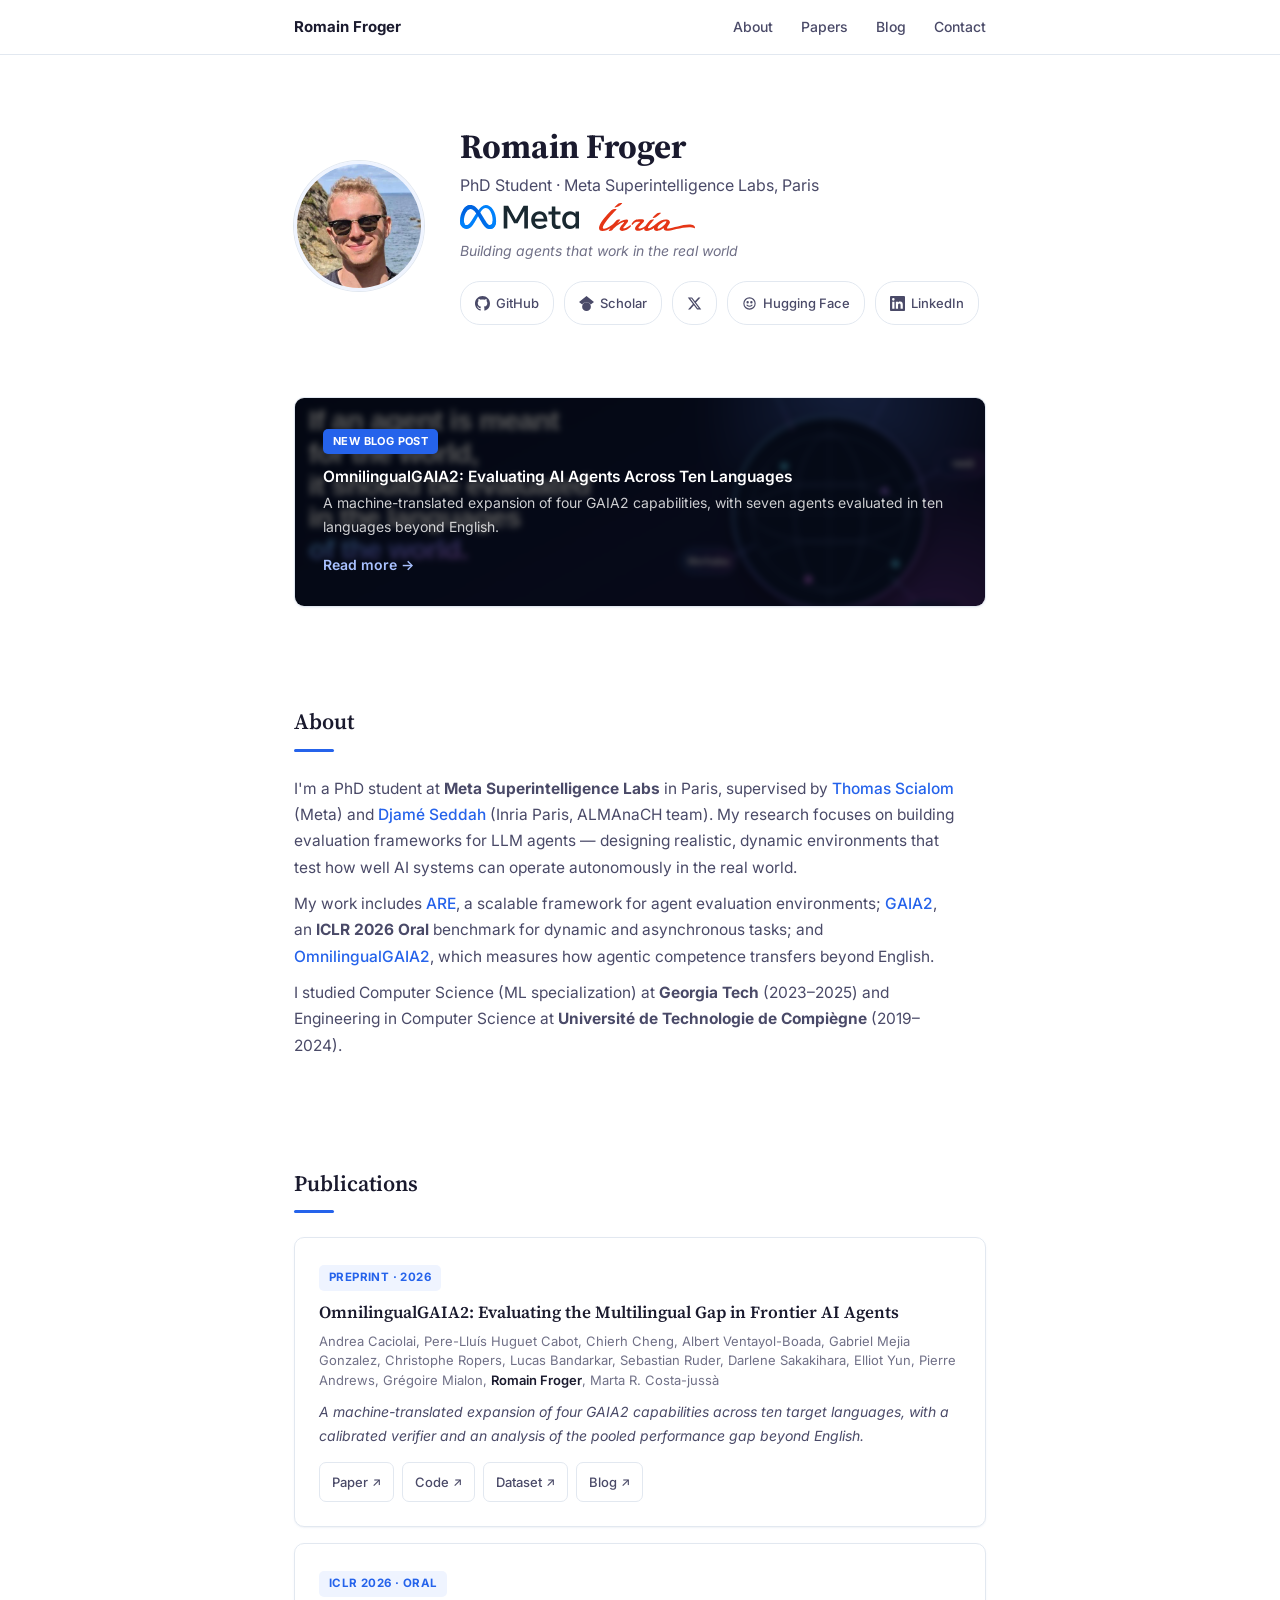
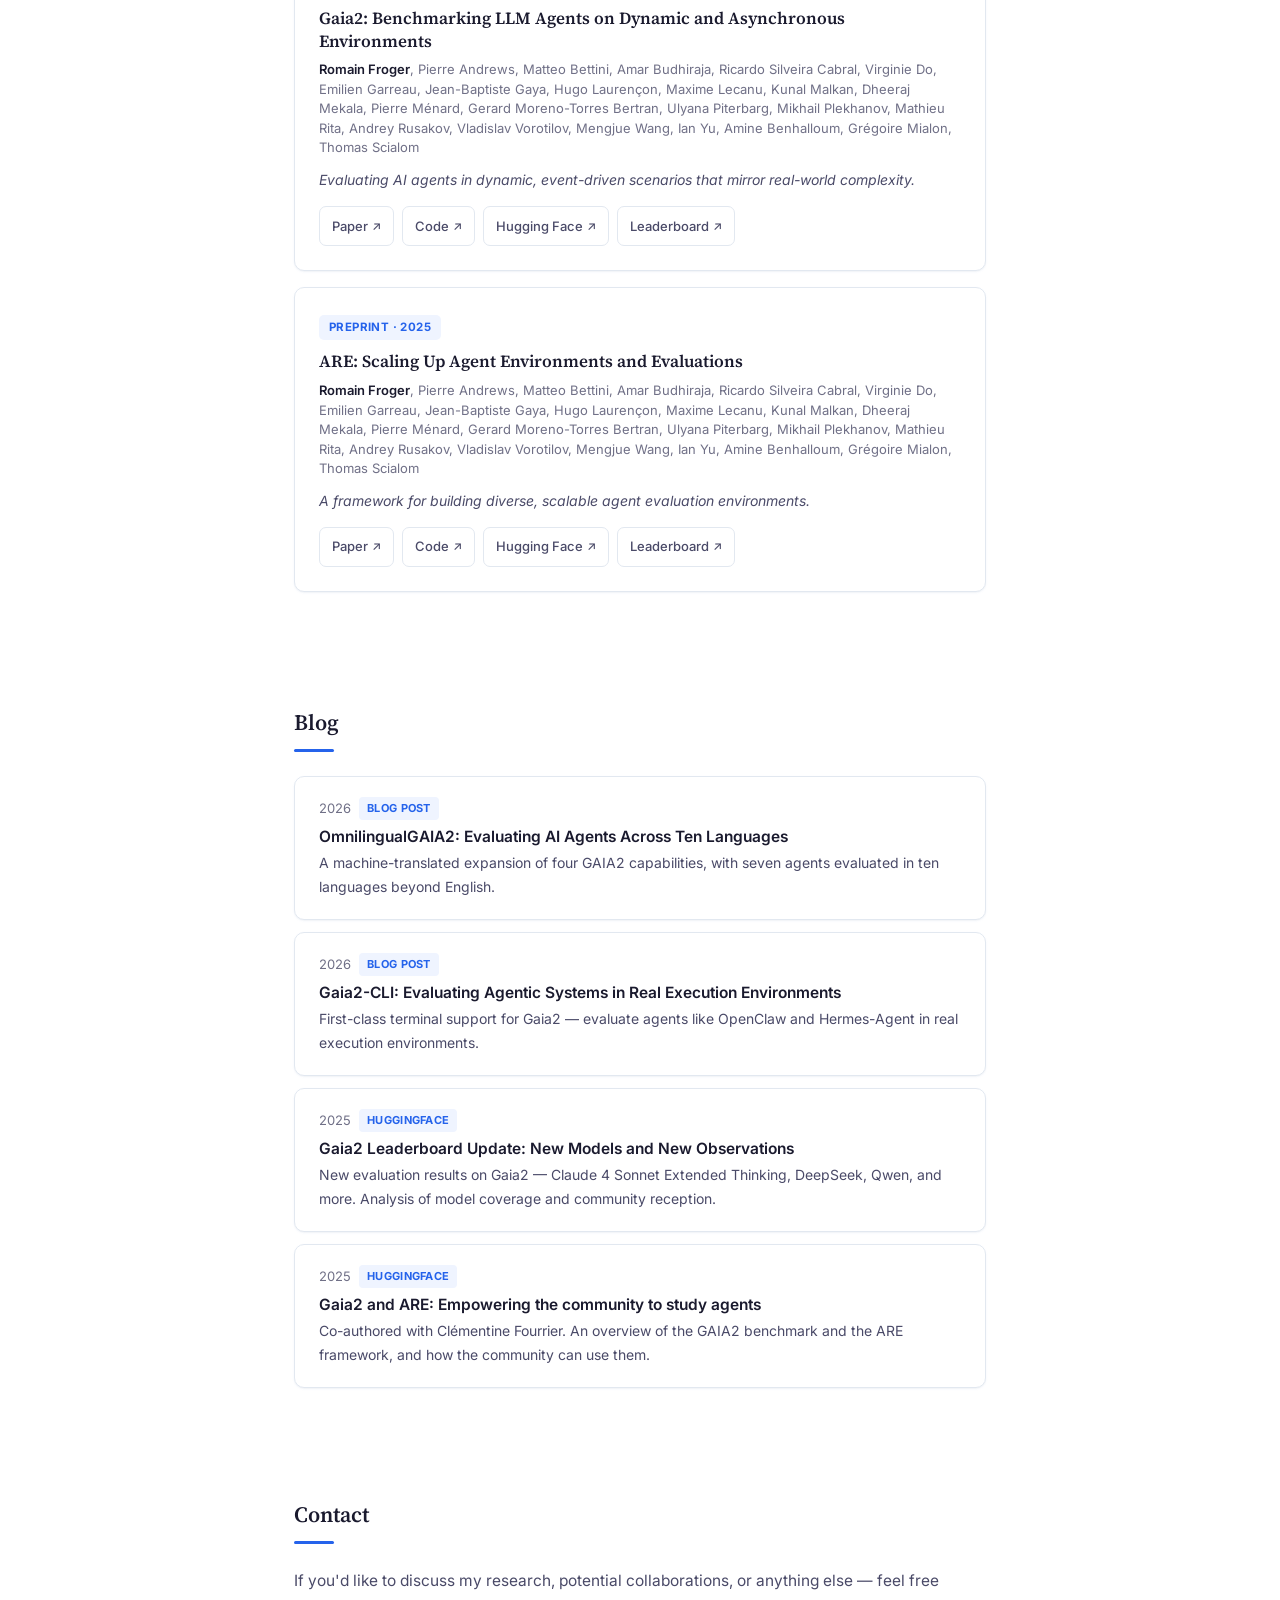
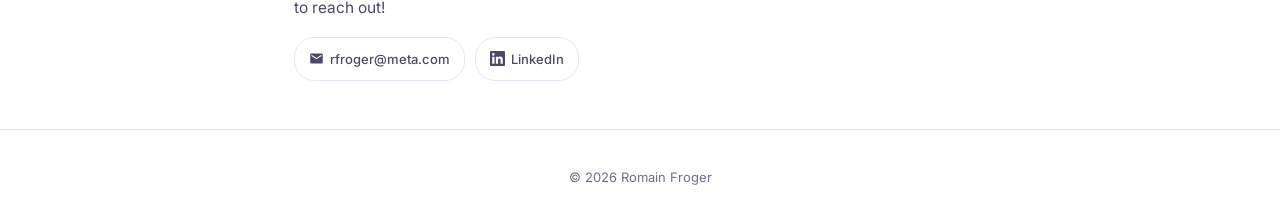
==== commit 5737fc5a: "omnilingual gaia2 blog post" ====
--- a/index.html
+++ b/index.html
@@ -4,10 +4,10 @@
     <meta charset="UTF-8">
     <meta name="viewport" content="width=device-width, initial-scale=1.0">
     <title>Romain Froger — PhD Student at Meta Superintelligence Labs</title>
-    <meta name="description" content="Romain Froger — PhD Student at Meta Superintelligence Labs. Building agents that work in the real world. First author of ARE and GAIA2 (ICLR 2026).">
+    <meta name="description" content="Romain Froger — PhD Student at Meta Superintelligence Labs. Building and evaluating agents that work in the real world.">
     <link rel="canonical" href="https://romainfrog.github.io/">
     <meta property="og:title" content="Romain Froger — PhD Student at Meta Superintelligence Labs">
-    <meta property="og:description" content="Building agents that work in the real world. First author of ARE and GAIA2 (ICLR 2026).">
+    <meta property="og:description" content="Building and evaluating agents that work in the real world.">
     <meta property="og:type" content="website">
     <meta property="og:site_name" content="Romain Froger">
     <meta property="og:url" content="https://romainfrog.github.io/">
@@ -85,12 +85,12 @@
 
         <!-- Featured Post -->
         <section>
-            <a href="blog/gaia2-cli/" class="featured-post">
+            <a href="blog/omnilingual-gaia2/" class="featured-post omni-featured">
                 <div class="featured-post-bg"></div>
                 <div class="featured-post-content">
                     <span class="featured-badge">New Blog Post</span>
-                    <h2>Gaia2-CLI: Evaluating Agentic Systems in Real Execution Environments</h2>
-                    <p>First-class terminal support for Gaia2 — evaluate agents like OpenClaw and Hermes-Agent in real execution environments.</p>
+                    <h2>OmnilingualGAIA2: Evaluating AI Agents Across Ten Languages</h2>
+                    <p>A machine-translated expansion of four GAIA2 capabilities, with seven agents evaluated in ten languages beyond English.</p>
                     <span class="featured-link">Read more &rarr;</span>
                 </div>
             </a>
@@ -107,9 +107,9 @@
                 that test how well AI systems can operate autonomously in the real world.
             </p>
             <p class="about-text">
-                My first publications include <a href="#publications">ARE</a>, a scalable framework for agent evaluation environments (preprint),
-                and <a href="#publications">GAIA2</a>, a benchmark built on top of ARE for evaluating agents on dynamic and asynchronous tasks,
-                accepted at <strong>ICLR 2026</strong>.
+                My work includes <a href="#publications">ARE</a>, a scalable framework for agent evaluation environments;
+                <a href="#publications">GAIA2</a>, an <strong>ICLR 2026 Oral</strong> benchmark for dynamic and asynchronous tasks; and
+                <a href="#publications">OmnilingualGAIA2</a>, which measures how agentic competence transfers beyond English.
             </p>
             <p class="about-text">
                 I studied Computer Science (ML specialization) at <strong>Georgia Tech</strong> (2023–2025)
@@ -120,6 +120,19 @@
         <!-- Publications -->
         <section id="publications">
             <h2 class="section-title">Publications</h2>
+
+            <div class="pub-card">
+                <span class="pub-venue">Preprint · 2026</span>
+                <h3>OmnilingualGAIA2: Evaluating the Multilingual Gap in Frontier AI Agents</h3>
+                <p class="pub-authors">Andrea Caciolai, Pere-Lluís Huguet Cabot, Chierh Cheng, Albert Ventayol-Boada, Gabriel Mejia Gonzalez, Christophe Ropers, Lucas Bandarkar, Sebastian Ruder, Darlene Sakakihara, Elliot Yun, Pierre Andrews, Grégoire Mialon, <strong>Romain Froger</strong>, Marta R. Costa-jussà</p>
+                <p class="pub-desc">A machine-translated expansion of four GAIA2 capabilities across ten target languages, with a calibrated verifier and an analysis of the pooled performance gap beyond English.</p>
+                <div class="pub-links">
+                    <a href="https://arxiv.org/abs/2608.08775" target="_blank" rel="noopener">Paper</a>
+                    <a href="https://github.com/facebookresearch/meta-agents-research-environments" target="_blank" rel="noopener">Code</a>
+                    <a href="https://huggingface.co/datasets/facebook/omnilingual-gaia2" target="_blank" rel="noopener">Dataset</a>
+                    <a href="blog/omnilingual-gaia2/">Blog</a>
+                </div>
+            </div>
 
             <div class="pub-card">
                 <span class="pub-venue">ICLR 2026 · Oral</span>
@@ -152,6 +165,15 @@
         <section id="blog">
             <h2 class="section-title">Blog</h2>
 
+            <a href="blog/omnilingual-gaia2/" class="blog-card">
+                <div class="blog-meta">
+                    <span>2026</span>
+                    <span class="tag">Blog Post</span>
+                </div>
+                <h3>OmnilingualGAIA2: Evaluating AI Agents Across Ten Languages</h3>
+                <p class="blog-desc">A machine-translated expansion of four GAIA2 capabilities, with seven agents evaluated in ten languages beyond English.</p>
+            </a>
+
             <a href="blog/gaia2-cli/" class="blog-card">
                 <div class="blog-meta">
                     <span>2026</span>
--- a/styles.css
+++ b/styles.css
@@ -328,6 +328,11 @@
     transform: scale(1.1);
 }
 
+.featured-post.omni-featured .featured-post-bg {
+    background-image: url("blog/omnilingual-gaia2/announcement-banner.svg");
+    background-position: center 43%;
+}
+
 .featured-post-content {
     position: relative;
     z-index: 1;
@@ -1080,6 +1085,919 @@
     background: none;
 }
 
+/* OmnilingualGAIA2 article */
+
+.article-header .article-deck {
+    max-width: 680px;
+    margin: -4px 0 20px;
+    color: var(--text-secondary);
+    font-family: "Source Serif 4", Georgia, serif;
+    font-size: 18px;
+    line-height: 1.55;
+}
+
+.omni-banner-wrap {
+    max-width: var(--max-width);
+}
+
+.omni-banner-wrap .article-banner {
+    height: clamp(190px, 32vw, 300px);
+    border: 0;
+    border-radius: 4px;
+    background: #07132f;
+    box-shadow: 0 18px 50px rgba(26, 44, 94, 0.16);
+    object-fit: cover;
+    object-position: center;
+}
+
+.article-content .section-lead {
+    color: var(--text);
+    font-family: "Source Serif 4", Georgia, serif;
+    font-size: 19px;
+    line-height: 1.65;
+}
+
+.callout-eyebrow {
+    display: block;
+    margin-bottom: 6px;
+    color: var(--accent);
+    font-size: 11px;
+    font-weight: 700;
+    letter-spacing: 0.7px;
+    text-transform: uppercase;
+}
+
+.omni-callout {
+    position: relative;
+    overflow: hidden;
+    border: 1px solid rgba(37, 99, 235, 0.16);
+    border-left: 4px solid var(--accent);
+    background: linear-gradient(135deg, var(--accent-light), rgba(168, 85, 247, 0.08));
+}
+
+.omni-callout::after {
+    position: absolute;
+    top: -42px;
+    right: -32px;
+    width: 116px;
+    height: 116px;
+    border: 18px solid rgba(99, 102, 241, 0.08);
+    border-radius: 50%;
+    content: "";
+}
+
+.capability-cards {
+    display: grid;
+    grid-template-columns: repeat(2, minmax(0, 1fr));
+    gap: 0 28px;
+    margin: 24px 0 32px;
+}
+
+.capability-card {
+    position: relative;
+    overflow: hidden;
+    padding: 18px 0;
+    border: 0;
+    border-top: 1px solid var(--border);
+    border-radius: 0;
+    background: transparent;
+}
+
+.capability-card > span {
+    position: absolute;
+    top: 11px;
+    right: 0;
+    color: var(--text-tertiary);
+    font-family: "Source Serif 4", Georgia, serif;
+    font-size: 12px;
+    font-weight: 600;
+    line-height: 1;
+}
+
+.capability-card > strong {
+    display: block;
+    margin-bottom: 5px;
+    color: var(--text);
+    font-size: 15px;
+}
+
+.article-content .capability-card p {
+    margin: 0;
+    padding-right: 18px;
+    color: var(--text-tertiary);
+    font-size: 13px;
+    line-height: 1.5;
+}
+
+.article-content figure.figure-wide {
+    width: 100%;
+    max-width: 100%;
+    margin: 30px 0 34px;
+}
+
+.article-content .figure-wide img {
+    display: block;
+    width: 100%;
+    margin: 0;
+    box-shadow: 0 12px 35px rgba(37, 66, 135, 0.08);
+}
+
+.article-content .figure-wide figcaption {
+    max-width: 820px;
+    margin: 12px auto 0;
+    color: var(--text-tertiary);
+    font-size: 12.5px;
+    font-style: italic;
+    line-height: 1.55;
+    text-align: center;
+}
+
+.adaptive-figure {
+    --viz-blue: #356da8;
+    --viz-blue-soft: #eef4fa;
+    --viz-violet: #7564a8;
+    --viz-violet-soft: #f3f0f8;
+    --viz-coral: #c65f46;
+    --viz-coral-soft: #f8efec;
+    --viz-cyan: #39798a;
+    --viz-cyan-soft: #eef5f6;
+    --viz-grid: #d5dae3;
+    --viz-muted: #667085;
+    --viz-surface: var(--bg-card);
+    color: var(--text);
+}
+
+.pipeline-visual,
+.gap-visual,
+.attribution-visual {
+    overflow: hidden;
+    padding: 26px 28px 22px;
+    border: 1px solid var(--border);
+    border-radius: 4px;
+    background: var(--viz-surface);
+    box-shadow: none;
+}
+
+.viz-heading {
+    margin-bottom: 24px;
+    padding-bottom: 14px;
+    border-bottom: 1px solid var(--viz-grid);
+}
+
+.viz-heading strong,
+.viz-heading span {
+    display: block;
+}
+
+.viz-heading strong {
+    color: var(--text);
+    font-size: 16px;
+    line-height: 1.3;
+}
+
+.viz-heading span {
+    margin-top: 3px;
+    color: var(--viz-muted);
+    font-size: 11px;
+}
+
+.pipeline-steps {
+    display: grid;
+    grid-template-columns: 1fr auto 1fr auto 1fr;
+    align-items: stretch;
+    gap: 14px;
+}
+
+.pipeline-step {
+    position: relative;
+    min-width: 0;
+    padding: 16px;
+    border: 1px solid var(--border);
+    border-radius: 3px;
+    background: transparent;
+}
+
+.pipeline-step > strong,
+.pipeline-step > small {
+    display: block;
+}
+
+.pipeline-step > strong {
+    margin: 8px 0 6px;
+    color: var(--text);
+    font-size: 14px;
+}
+
+.pipeline-step > small {
+    min-height: 42px;
+    color: var(--text-tertiary);
+    font-size: 11px;
+    line-height: 1.45;
+}
+
+.step-number {
+    display: block;
+    width: auto;
+    height: auto;
+    border-radius: 0;
+    background: none;
+    color: var(--text-tertiary);
+    font-family: "Source Serif 4", Georgia, serif;
+    font-size: 12px;
+    font-weight: 700;
+}
+
+.step-number.violet,
+.step-number.cyan { background: none; color: var(--text-tertiary); }
+
+.pipeline-arrow {
+    align-self: center;
+    color: var(--text-tertiary);
+    font-size: 21px;
+}
+
+.app-fields,
+.translated-fields {
+    display: grid;
+    gap: 6px;
+    margin-top: 14px;
+}
+
+.app-fields span,
+.translated-fields span {
+    padding: 6px 0;
+    border-bottom: 1px solid var(--viz-grid);
+    border-radius: 0;
+    background: transparent;
+    color: var(--text-secondary);
+    font-size: 10.5px;
+    font-weight: 600;
+}
+
+.translated-fields span {
+    background: transparent;
+    color: var(--text-secondary);
+}
+
+.term-pair {
+    display: grid;
+    grid-template-columns: 1fr auto;
+    gap: 5px 8px;
+    margin-top: 14px;
+    padding: 9px 0;
+    border: 0;
+    border-top: 1px solid var(--viz-grid);
+    border-bottom: 1px solid var(--viz-grid);
+    border-radius: 0;
+    background: transparent;
+    color: var(--text-secondary);
+    font-size: 10.5px;
+}
+
+.term-pair b {
+    grid-row: 1 / 3;
+    grid-column: 2;
+    align-self: center;
+    color: var(--viz-violet);
+}
+
+.term-pair span:last-child {
+    color: var(--text);
+    font-weight: 600;
+}
+
+.frozen-strip {
+    display: flex;
+    align-items: center;
+    justify-content: center;
+    gap: 18px;
+    margin: 28px auto 0;
+    padding: 11px 0;
+    border-top: 1px solid var(--viz-grid);
+    border-bottom: 1px solid var(--viz-grid);
+    border-radius: 0;
+    background: transparent;
+    color: var(--text-secondary);
+    font-size: 11.5px;
+}
+
+.frozen-strip strong {
+    padding: 0;
+    border-radius: 0;
+    background: none;
+    color: var(--text);
+    font-size: 10px;
+    letter-spacing: 0.4px;
+    text-transform: uppercase;
+}
+
+.frozen-strip span::before {
+    margin-right: 8px;
+    color: var(--text-tertiary);
+    content: "·";
+}
+
+.split-heading {
+    display: flex;
+    align-items: flex-start;
+    justify-content: space-between;
+    gap: 20px;
+}
+
+.viz-legend {
+    display: flex;
+    gap: 15px;
+    white-space: nowrap;
+}
+
+.viz-heading .viz-legend span {
+    display: inline-flex;
+    align-items: center;
+    gap: 6px;
+    margin: 0;
+    color: var(--text-secondary);
+    font-size: 11px;
+}
+
+.legend-dot {
+    width: 9px;
+    height: 9px;
+    border-radius: 50%;
+}
+
+.legend-dot.english { background: var(--viz-blue); }
+.legend-dot.target { background: var(--viz-coral); }
+
+.gap-axis,
+.gap-row {
+    display: grid;
+    grid-template-columns: 175px minmax(340px, 1fr) 82px;
+    gap: 22px;
+}
+
+.gap-axis {
+    margin: 0 0 20px;
+    color: var(--text-tertiary);
+    font-size: 10px;
+}
+
+.gap-axis > div {
+    display: flex;
+    justify-content: space-between;
+}
+
+.gap-row {
+    align-items: center;
+    min-height: 61px;
+}
+
+.gap-row > strong {
+    color: var(--text);
+    font-size: 13px;
+}
+
+.gap-row > b {
+    padding: 0;
+    border-radius: 0;
+    background: none;
+    color: var(--viz-coral);
+    font-size: 11px;
+    text-align: center;
+}
+
+.gap-track {
+    position: relative;
+    height: 38px;
+    border-right: 1px solid var(--viz-grid);
+    border-left: 1px solid var(--viz-grid);
+    background-image: repeating-linear-gradient(to right, transparent 0, transparent calc(20% - 1px), var(--viz-grid) calc(20% - 1px), var(--viz-grid) 20%);
+}
+
+.gap-line {
+    position: absolute;
+    top: 18px;
+    left: var(--target);
+    width: calc(var(--english) - var(--target));
+    height: 2px;
+    border-radius: 0;
+    background: var(--text-tertiary);
+}
+
+.gap-point {
+    position: absolute;
+    top: 13px;
+    left: var(--target);
+    width: 12px;
+    height: 12px;
+    border: 1px solid var(--viz-surface);
+    border-radius: 50%;
+    background: var(--viz-coral);
+    transform: translateX(-50%);
+}
+
+.gap-point.english {
+    left: var(--english);
+    background: var(--viz-blue);
+}
+
+.gap-point::after {
+    position: absolute;
+    bottom: 17px;
+    left: 50%;
+    color: var(--viz-coral);
+    content: attr(data-value);
+    font-size: 10px;
+    font-style: normal;
+    font-weight: 700;
+    transform: translateX(-50%);
+}
+
+.gap-point.english::after {
+    color: var(--viz-blue);
+}
+
+.article-content .viz-note {
+    margin: 20px 0 0;
+    padding-top: 16px;
+    border-top: 1px solid var(--viz-grid);
+    color: var(--text-tertiary);
+    font-size: 11px;
+}
+
+.attribution-layout {
+    display: grid;
+    grid-template-columns: minmax(0, 1.6fr) minmax(220px, .8fr);
+    gap: 34px;
+    align-items: center;
+}
+
+.attribution-breakdown {
+    padding-right: 34px;
+    border-right: 1px solid var(--viz-grid);
+}
+
+.attribution-bar {
+    display: flex;
+    height: 38px;
+    overflow: hidden;
+    border: 1px solid var(--viz-grid);
+    border-radius: 2px;
+    background: var(--bg-card);
+}
+
+.attribution-bar span {
+    display: grid;
+    width: var(--share);
+    place-items: center;
+    color: #fff;
+    font-size: 13px;
+    font-weight: 700;
+}
+
+.attribution-bar .agent { background: var(--viz-blue); }
+.attribution-bar .translation { background: var(--viz-violet); }
+.attribution-bar .verifier { background: var(--viz-coral); font-size: 10px; }
+
+.attribution-key {
+    display: grid;
+    gap: 14px;
+    margin-top: 22px;
+}
+
+.attribution-key > div {
+    display: flex;
+    align-items: flex-start;
+    gap: 11px;
+}
+
+.attribution-key i {
+    width: 10px;
+    height: 10px;
+    flex: 0 0 10px;
+    margin-top: 5px;
+    border-radius: 50%;
+}
+
+.attribution-key i.agent { background: var(--viz-blue); }
+.attribution-key i.translation { background: var(--viz-violet); }
+.attribution-key i.verifier { background: var(--viz-coral); }
+
+.article-content .attribution-key p {
+    margin: 0;
+}
+
+.attribution-key strong,
+.attribution-key span {
+    display: block;
+}
+
+.attribution-key strong {
+    color: var(--text);
+    font-size: 12px;
+}
+
+.attribution-key span {
+    color: var(--text-tertiary);
+    font-size: 10.5px;
+}
+
+.contamination-stat {
+    align-self: stretch;
+    padding-left: 2px;
+}
+
+.panel-title {
+    display: block;
+    margin-bottom: 14px;
+    color: var(--text-secondary);
+    font-size: 11px;
+    font-weight: 600;
+}
+
+.contamination-value {
+    margin: 11px 0 7px;
+    color: var(--text);
+    font-family: "Source Serif 4", Georgia, serif;
+    font-size: 38px;
+    font-weight: 700;
+    line-height: 1;
+}
+
+.contamination-track {
+    width: 100%;
+    height: 12px;
+    margin-bottom: 10px;
+    border: 1px solid var(--viz-grid);
+    background: rgba(112, 112, 135, 0.08);
+}
+
+.contamination-track i {
+    display: block;
+    width: 6.4%;
+    height: 100%;
+    background: var(--viz-violet);
+}
+
+.contamination-stat > small {
+    display: block;
+    color: var(--text-tertiary);
+    font-size: 10.5px;
+    line-height: 1.4;
+}
+
+.findings-grid {
+    display: grid;
+    grid-template-columns: repeat(3, minmax(0, 1fr));
+    gap: 0;
+    margin: 24px 0 30px;
+    border-top: 1px solid var(--border);
+    border-bottom: 1px solid var(--border);
+}
+
+.finding-card {
+    position: relative;
+    overflow: hidden;
+    min-height: 160px;
+    padding: 20px;
+    border: 0;
+    border-right: 1px solid var(--border);
+    border-radius: 0;
+    background: transparent;
+}
+
+.finding-card:last-child { border-right: 0; }
+
+.finding-label {
+    display: block;
+    margin-bottom: 10px;
+    color: var(--text-tertiary);
+    font-size: 10.5px;
+    font-weight: 700;
+    letter-spacing: 0.6px;
+    text-transform: uppercase;
+}
+
+.finding-card > strong {
+    display: block;
+    margin-bottom: 9px;
+    font-family: "Source Serif 4", Georgia, serif;
+    font-size: 29px;
+    line-height: 1.15;
+}
+
+.finding-card.blue > strong { color: #3e68f4; }
+.finding-card.violet > strong { color: #8a5ad9; }
+.finding-card.coral > strong { color: #d84861; }
+
+.article-content .finding-card p {
+    margin: 0;
+    color: var(--text-secondary);
+    font-size: 12.5px;
+    line-height: 1.5;
+}
+
+.language-explorer {
+    margin: 34px 0 38px;
+    padding: 20px 0 14px;
+    border-top: 1px solid var(--border);
+    border-bottom: 1px solid var(--border);
+}
+
+.explorer-heading {
+    display: flex;
+    align-items: flex-end;
+    justify-content: space-between;
+    gap: 24px;
+    margin-bottom: 18px;
+}
+
+.explorer-heading strong,
+.explorer-heading span {
+    display: block;
+}
+
+.explorer-heading strong {
+    color: var(--text);
+    font-size: 16px;
+}
+
+.explorer-heading span {
+    margin-top: 2px;
+    color: var(--text-tertiary);
+    font-size: 11px;
+}
+
+.explorer-heading label {
+    color: var(--text-tertiary);
+    font-size: 10px;
+    font-weight: 700;
+    letter-spacing: 0.4px;
+    text-transform: uppercase;
+}
+
+.explorer-heading select {
+    display: block;
+    min-width: 190px;
+    margin-top: 5px;
+    padding: 7px 28px 7px 9px;
+    border: 1px solid var(--border);
+    border-radius: 2px;
+    background: var(--bg);
+    color: var(--text);
+    font: inherit;
+    font-size: 12px;
+    text-transform: none;
+}
+
+.capability-tabs {
+    display: flex;
+    gap: 18px;
+    margin-bottom: 20px;
+    border-bottom: 1px solid var(--border);
+}
+
+.capability-tabs button {
+    margin-bottom: -1px;
+    padding: 7px 0;
+    border: 0;
+    border-bottom: 2px solid transparent;
+    background: transparent;
+    color: var(--text-tertiary);
+    cursor: pointer;
+    font: inherit;
+    font-size: 11px;
+}
+
+.capability-tabs button:hover,
+.capability-tabs button[aria-pressed="true"] {
+    border-bottom-color: var(--accent);
+    color: var(--text);
+}
+
+.language-axis {
+    display: flex;
+    justify-content: space-between;
+    margin: 0 42px 7px 102px;
+    color: var(--text-tertiary);
+    font-size: 9px;
+}
+
+.language-bars {
+    display: grid;
+    gap: 8px;
+}
+
+.language-row {
+    display: grid;
+    grid-template-columns: 90px minmax(0, 1fr) 30px;
+    align-items: center;
+    gap: 12px;
+    min-height: 20px;
+}
+
+.language-row > span:first-child {
+    color: var(--text-secondary);
+    font-size: 10.5px;
+}
+
+.language-row > b {
+    color: var(--text-secondary);
+    font-size: 10px;
+    font-variant-numeric: tabular-nums;
+    text-align: right;
+}
+
+.language-track {
+    height: 8px;
+    border-left: 1px solid var(--border);
+    background:
+        repeating-linear-gradient(to right, transparent 0, transparent calc(25% - 1px), var(--border) calc(25% - 1px), var(--border) 25%),
+        rgba(100, 116, 139, 0.07);
+}
+
+.language-track i {
+    display: block;
+    height: 100%;
+    background: #c65f46;
+    transition: width 180ms ease;
+}
+
+.language-row.reference > span:first-child,
+.language-row.reference > b {
+    color: var(--text);
+    font-weight: 700;
+}
+
+.language-row.reference .language-track i {
+    background: #356da8;
+}
+
+.article-content .language-explorer figcaption {
+    margin-top: 16px;
+    color: var(--text-tertiary);
+    font-size: 11px;
+    font-style: italic;
+}
+
+.behaviour-strip {
+    display: grid;
+    grid-template-columns: 1fr auto 1fr;
+    align-items: stretch;
+    gap: 18px;
+    margin: 26px 0 34px;
+    padding: 18px 0;
+    border-top: 1px solid var(--border);
+    border-bottom: 1px solid var(--border);
+}
+
+.behaviour-side {
+    display: flex;
+    align-items: flex-start;
+    gap: 13px;
+    padding: 0;
+    border: 0;
+    border-radius: 0;
+    background: transparent;
+}
+
+.behaviour-icon {
+    display: grid;
+    width: 38px;
+    height: 38px;
+    flex: 0 0 38px;
+    place-items: center;
+    border-radius: 50%;
+    font-size: 20px;
+    font-weight: 700;
+}
+
+.explore .behaviour-icon { background: #eaf0ff; color: #3e68f4; }
+.commit .behaviour-icon { background: #fff0f2; color: #d84861; }
+
+.behaviour-side strong,
+.behaviour-side small {
+    display: block;
+}
+
+.behaviour-side strong {
+    margin-bottom: 3px;
+    color: var(--text);
+    font-size: 14px;
+}
+
+.behaviour-side small {
+    color: var(--text-tertiary);
+    font-size: 11.5px;
+    line-height: 1.45;
+}
+
+.behaviour-arrow {
+    align-self: center;
+    color: var(--text-tertiary);
+    font-size: 22px;
+}
+
+.caution-callout {
+    border-left-color: #9a65e8;
+    background: rgba(154, 101, 232, 0.08);
+}
+
+.caution-callout .callout-eyebrow {
+    color: #8752cf;
+}
+
+.linguistic-case {
+    overflow: hidden;
+    margin: 26px 0 32px;
+    border: 1px solid var(--border);
+    border-radius: 4px;
+    background: var(--bg-card);
+    box-shadow: none;
+}
+
+.case-prompt {
+    padding: 22px 24px;
+    border-bottom: 1px solid var(--border);
+    background: linear-gradient(135deg, var(--accent-light), rgba(168, 85, 247, 0.07));
+}
+
+.case-prompt > span {
+    color: var(--accent);
+    font-size: 10.5px;
+    font-weight: 700;
+    letter-spacing: 0.7px;
+    text-transform: uppercase;
+}
+
+.case-prompt blockquote {
+    margin: 8px 0 5px;
+    color: var(--text);
+    font-family: "Source Serif 4", Georgia, serif;
+    font-size: 22px;
+    line-height: 1.4;
+}
+
+.case-prompt small {
+    color: var(--text-tertiary);
+    font-size: 12px;
+}
+
+.case-paths {
+    display: grid;
+    grid-template-columns: 1fr 1fr;
+}
+
+.case-path {
+    padding: 22px 24px;
+}
+
+.case-path + .case-path {
+    border-left: 1px solid var(--border);
+}
+
+.language-chip,
+.case-outcome {
+    display: inline-block;
+    border-radius: 999px;
+    font-size: 10px;
+    font-weight: 700;
+    letter-spacing: 0.3px;
+    text-transform: uppercase;
+}
+
+.language-chip {
+    margin-bottom: 12px;
+    padding: 4px 9px;
+    background: var(--bg-alt);
+    color: var(--text-tertiary);
+}
+
+.case-path > strong {
+    display: block;
+    margin-bottom: 5px;
+    color: var(--text);
+    font-size: 14px;
+}
+
+.article-content .case-path p {
+    margin-bottom: 14px;
+    color: var(--text-secondary);
+    font-size: 12.5px;
+    line-height: 1.5;
+}
+
+.case-outcome {
+    padding: 4px 9px;
+}
+
+.case-path.safe .case-outcome { background: rgba(34, 197, 94, 0.1); color: #16803d; }
+.case-path.risky .case-outcome { background: rgba(239, 68, 68, 0.1); color: #c52a2a; }
+
+.final-callout {
+    margin-top: 34px;
+    text-align: center;
+}
+
 @media (max-width: 1100px) {
     .toc {
         display: none;
@@ -1150,6 +2068,153 @@
         margin-bottom: -12px;
         color: var(--text-tertiary);
         font-size: 12px;
+    }
+
+    .article-header .article-deck {
+        font-size: 16.5px;
+    }
+
+    .capability-cards,
+    .findings-grid,
+    .case-paths {
+        grid-template-columns: 1fr;
+    }
+
+    .pipeline-visual,
+    .gap-visual,
+    .attribution-visual {
+        padding: 24px 20px;
+    }
+
+    .pipeline-steps {
+        grid-template-columns: 1fr;
+    }
+
+    .pipeline-arrow {
+        justify-self: center;
+        transform: rotate(90deg);
+    }
+
+    .pipeline-step > small {
+        min-height: 0;
+    }
+
+    .frozen-strip {
+        flex-wrap: wrap;
+        gap: 7px 14px;
+        border-radius: 14px;
+    }
+
+    .split-heading {
+        display: block;
+    }
+
+    .viz-legend {
+        margin-top: 12px;
+    }
+
+    .gap-axis {
+        display: none;
+    }
+
+    .gap-row {
+        grid-template-columns: 94px minmax(0, 1fr) 58px;
+        gap: 8px;
+        min-height: 54px;
+    }
+
+    .gap-row > strong {
+        font-size: 10px;
+        line-height: 1.25;
+    }
+
+    .gap-row > b {
+        padding: 5px 3px;
+        font-size: 9px;
+    }
+
+    .gap-point::after {
+        display: none;
+    }
+
+    .attribution-layout {
+        grid-template-columns: 1fr;
+    }
+
+    .attribution-breakdown {
+        padding-right: 0;
+        padding-bottom: 28px;
+        border-right: 0;
+        border-bottom: 1px solid var(--viz-grid);
+    }
+
+    .article-content .figure-wide figcaption {
+        position: sticky;
+        left: 0;
+        width: calc(100vw - 48px);
+        margin-inline: 0;
+        padding-inline: 8px;
+    }
+
+    .finding-card {
+        min-height: 0;
+        border-right: 0;
+        border-bottom: 1px solid var(--border);
+    }
+
+    .finding-card:last-child {
+        border-bottom: 0;
+    }
+
+    .explorer-heading {
+        display: block;
+    }
+
+    .explorer-heading label {
+        display: block;
+        margin-top: 14px;
+    }
+
+    .explorer-heading select {
+        width: 100%;
+    }
+
+    .capability-tabs {
+        gap: 14px;
+        overflow-x: auto;
+        scrollbar-width: thin;
+    }
+
+    .capability-tabs button {
+        flex: 0 0 auto;
+    }
+
+    .language-axis {
+        margin-right: 38px;
+        margin-left: 80px;
+    }
+
+    .language-row {
+        grid-template-columns: 68px minmax(0, 1fr) 27px;
+        gap: 8px;
+    }
+
+    .language-row > span:first-child {
+        font-size: 9.5px;
+    }
+
+    .behaviour-strip {
+        grid-template-columns: 1fr;
+    }
+
+    .behaviour-arrow {
+        justify-self: center;
+        transform: rotate(90deg);
+    }
+
+    .case-path + .case-path {
+        border-top: 1px solid var(--border);
+        border-left: 0;
     }
 }
 
@@ -1225,4 +2290,36 @@
     .bypass-table .result-fail {
         color: #ff8585;
     }
-}
+
+    .finding-card.blue > strong { color: #7f9bff; }
+    .finding-card.violet > strong { color: #c28cff; }
+    .finding-card.coral > strong { color: #ff8295; }
+
+    .explore .behaviour-icon { background: rgba(87, 122, 255, 0.16); color: #8ba4fd; }
+    .commit .behaviour-icon { background: rgba(239, 96, 118, 0.14); color: #ff8a9b; }
+
+    .case-path.safe .case-outcome { color: #62d48a; }
+    .case-path.risky .case-outcome { color: #ff8585; }
+
+    .adaptive-figure {
+        --viz-blue: #78a6d2;
+        --viz-blue-soft: rgba(82, 129, 173, 0.14);
+        --viz-violet: #a99bd2;
+        --viz-violet-soft: rgba(139, 122, 180, 0.14);
+        --viz-coral: #e28a72;
+        --viz-coral-soft: rgba(198, 95, 70, 0.14);
+        --viz-cyan: #78afbc;
+        --viz-cyan-soft: rgba(57, 121, 138, 0.14);
+        --viz-grid: #30354a;
+        --viz-muted: #929db8;
+        --viz-surface: var(--bg-card);
+    }
+
+    .language-row .language-track i {
+        background: #e28a72;
+    }
+
+    .language-row.reference .language-track i {
+        background: #78a6d2;
+    }
+}
